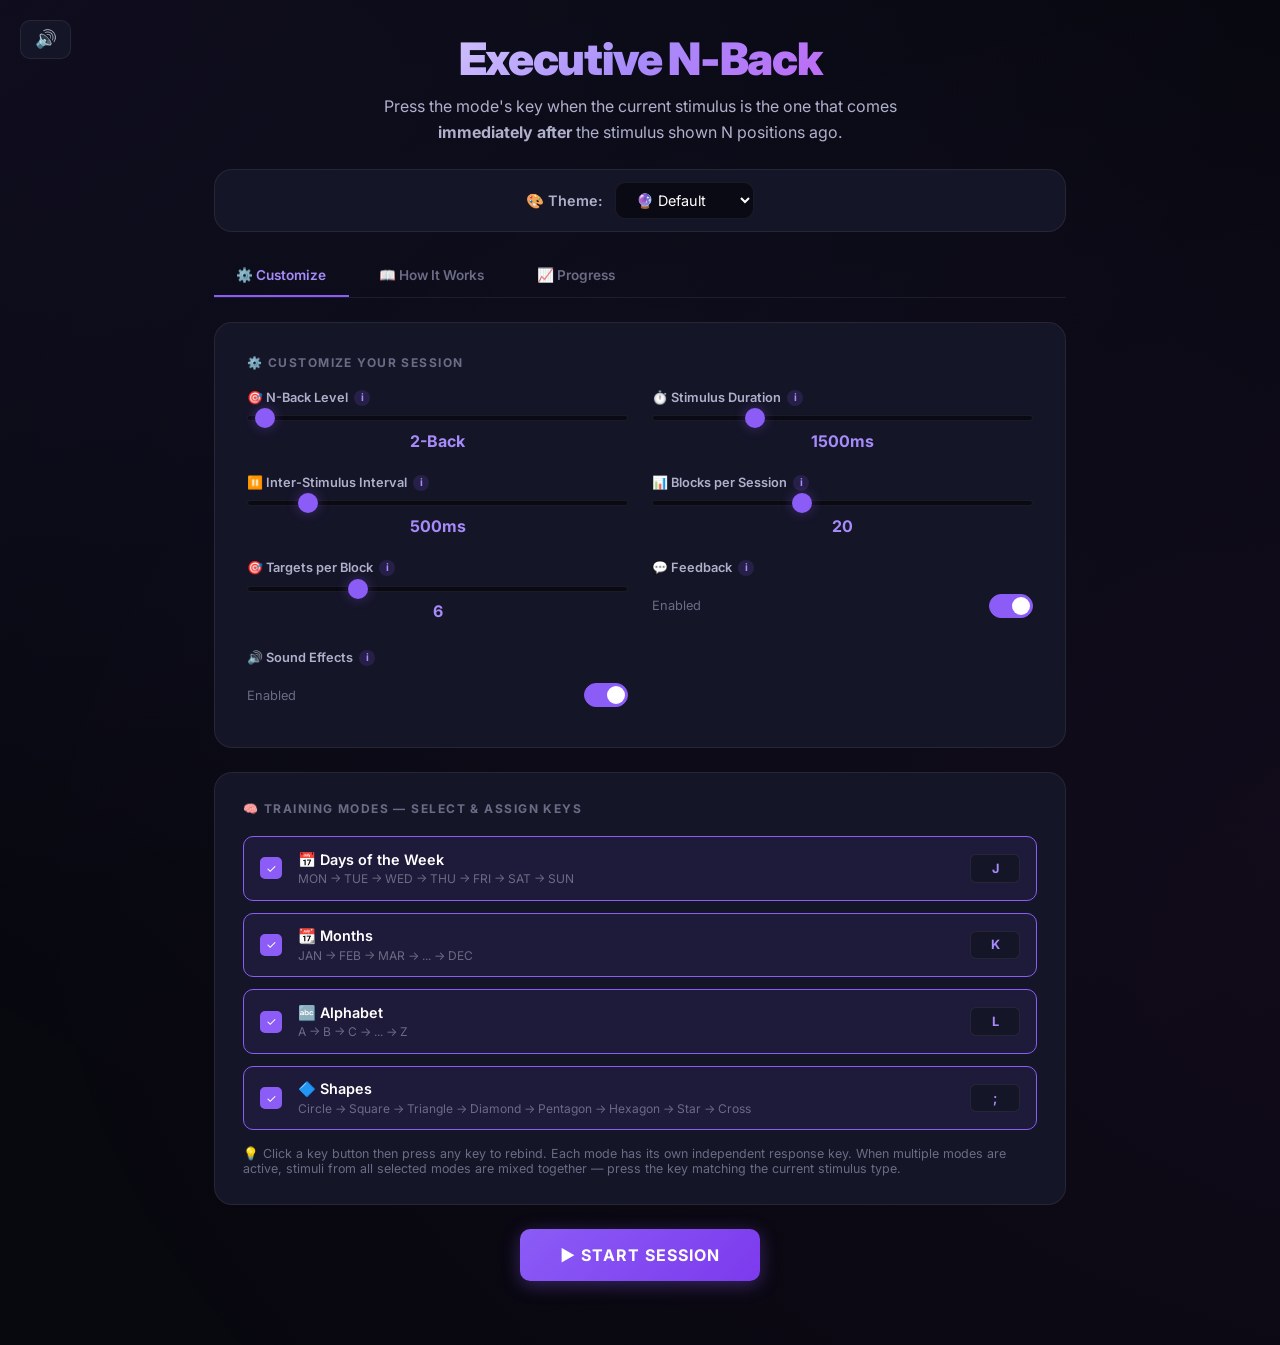
==== index.html @ 657c9f83 "update" ====
<!DOCTYPE html>
<html lang="en">
<head>
<meta charset="UTF-8">
<meta name="viewport" content="width=device-width, initial-scale=1.0">
<title>Executive N-Back</title>
<link rel="preconnect" href="https://fonts.googleapis.com">
<link rel="preconnect" href="https://fonts.gstatic.com" crossorigin>
<link href="https://fonts.googleapis.com/css2?family=Inter:wght@300;400;500;600;700;800;900&display=swap" rel="stylesheet">
<style>
:root, [data-theme="default"] {
  --bg-primary: #08080f;
  --bg-secondary: #0e0e1a;
  --bg-card: #151528;
  --bg-card-hover: #1c1c38;
  --bg-input: #0a0a14;
  --text-primary: #ffffff;
  --text-secondary: #b0b0cc;
  --text-muted: #6b6b85;
  --accent: #8b5cf6;
  --accent-light: #a78bfa;
  --accent-glow: rgba(139, 92, 246, 0.35);
  --accent-glow-strong: rgba(139, 92, 246, 0.6);
  --success: #10b981;
  --success-glow: rgba(16, 185, 129, 0.4);
  --error: #ef4444;
  --error-glow: rgba(239, 68, 68, 0.4);
  --warning: #f59e0b;
  --warning-glow: rgba(245, 158, 11, 0.4);
  --info: #3b82f6;
  --border: rgba(255, 255, 255, 0.07);
  --border-hover: rgba(255, 255, 255, 0.15);
  --shadow: 0 25px 50px -12px rgba(0, 0, 0, 0.6);
  --radius: 18px;
  --radius-sm: 10px;
  --radius-xs: 6px;
  --transition: 0.25s cubic-bezier(0.4, 0, 0.2, 1);
  --font-family: 'Inter', -apple-system, BlinkMacSystemFont, sans-serif;
}

[data-theme="zen"] {
  --bg-primary: #f5f0eb;
  --bg-secondary: #ede8e0;
  --bg-card: #e8e2d8;
  --bg-card-hover: #ddd5c8;
  --bg-input: #f0ebe3;
  --text-primary: #3d3529;
  --text-secondary: #6b5f4e;
  --text-muted: #9a8f7d;
  --accent: #7a9b6d;
  --accent-light: #5c7d4f;
  --accent-glow: rgba(122, 155, 109, 0.25);
  --accent-glow-strong: rgba(122, 155, 109, 0.4);
  --success: #6b8f5e;
  --success-glow: rgba(107, 143, 94, 0.3);
  --error: #c47a6a;
  --error-glow: rgba(196, 122, 106, 0.3);
  --warning: #c9a84c;
  --warning-glow: rgba(201, 168, 76, 0.3);
  --info: #6b8f9b;
  --border: rgba(61, 53, 41, 0.1);
  --border-hover: rgba(61, 53, 41, 0.2);
  --shadow: 0 25px 50px -12px rgba(61, 53, 41, 0.15);
  --font-family: 'Georgia', 'Times New Roman', serif;
}

[data-theme="calm"] {
  --bg-primary: #0a1628;
  --bg-secondary: #0f1f38;
  --bg-card: #16284a;
  --bg-card-hover: #1d3358;
  --bg-input: #0c1a30;
  --text-primary: #e8f0f8;
  --text-secondary: #a0b8d0;
  --text-muted: #608098;
  --accent: #5b9bd5;
  --accent-light: #7db3e8;
  --accent-glow: rgba(91, 155, 213, 0.3);
  --accent-glow-strong: rgba(91, 155, 213, 0.5);
  --success: #4ecdc4;
  --success-glow: rgba(78, 205, 196, 0.3);
  --error: #e88b8b;
  --error-glow: rgba(232, 139, 139, 0.3);
  --warning: #f0c060;
  --warning-glow: rgba(240, 192, 96, 0.3);
  --info: #6bb5e8;
  --border: rgba(255, 255, 255, 0.06);
  --border-hover: rgba(255, 255, 255, 0.12);
  --shadow: 0 25px 50px -12px rgba(0, 0, 0, 0.5);
  --font-family: 'Segoe UI', system-ui, sans-serif;
}

[data-theme="futuristic"] {
  --bg-primary: #0a0a0a;
  --bg-secondary: #111111;
  --bg-card: #1a1a2e;
  --bg-card-hover: #252540;
  --bg-input: #0d0d0d;
  --text-primary: #00ffff;
  --text-secondary: #b0b0d0;
  --text-muted: #606080;
  --accent: #ff00ff;
  --accent-light: #ff66ff;
  --accent-glow: rgba(255, 0, 255, 0.4);
  --accent-glow-strong: rgba(255, 0, 255, 0.6);
  --success: #00ff88;
  --success-glow: rgba(0, 255, 136, 0.4);
  --error: #ff3366;
  --error-glow: rgba(255, 51, 102, 0.4);
  --warning: #ffcc00;
  --warning-glow: rgba(255, 204, 0, 0.4);
  --info: #00ccff;
  --border: rgba(0, 255, 255, 0.15);
  --border-hover: rgba(0, 255, 255, 0.3);
  --shadow: 0 0 30px rgba(0, 255, 255, 0.1), 0 0 60px rgba(255, 0, 255, 0.05);
  --font-family: 'Courier New', 'Consolas', monospace;
}

[data-theme="forest"] {
  --bg-primary: #0d1a0f;
  --bg-secondary: #132218;
  --bg-card: #1a2e20;
  --bg-card-hover: #223a28;
  --bg-input: #0f1e12;
  --text-primary: #d4e8d0;
  --text-secondary: #8fbc8f;
  --text-muted: #5a7a5a;
  --accent: #4a7c59;
  --accent-light: #6b9e7a;
  --accent-glow: rgba(74, 124, 89, 0.3);
  --accent-glow-strong: rgba(74, 124, 89, 0.5);
  --success: #5cb85c;
  --success-glow: rgba(92, 184, 92, 0.3);
  --error: #d9534f;
  --error-glow: rgba(217, 83, 79, 0.3);
  --warning: #f0ad4e;
  --warning-glow: rgba(240, 173, 78, 0.3);
  --info: #5bc0de;
  --border: rgba(255, 255, 255, 0.06);
  --border-hover: rgba(255, 255, 255, 0.12);
  --shadow: 0 25px 50px -12px rgba(0, 0, 0, 0.5);
  --font-family: 'Verdana', 'Geneva', sans-serif;
}

[data-theme="sunset"] {
  --bg-primary: #1a0a12;
  --bg-secondary: #2a1220;
  --bg-card: #3a1a2a;
  --bg-card-hover: #4a2238;
  --bg-input: #200e18;
  --text-primary: #ffe8d6;
  --text-secondary: #d4a0a0;
  --text-muted: #9a7070;
  --accent: #e85d75;
  --accent-light: #ff8fa3;
  --accent-glow: rgba(232, 93, 117, 0.35);
  --accent-glow-strong: rgba(232, 93, 117, 0.55);
  --success: #6bcb77;
  --success-glow: rgba(107, 203, 119, 0.3);
  --error: #ff6b6b;
  --error-glow: rgba(255, 107, 107, 0.35);
  --warning: #ffd93d;
  --warning-glow: rgba(255, 217, 61, 0.35);
  --info: #6bcbef;
  --border: rgba(255, 255, 255, 0.07);
  --border-hover: rgba(255, 255, 255, 0.14);
  --shadow: 0 25px 50px -12px rgba(0, 0, 0, 0.5);
  --font-family: 'Palatino', 'Book Antiqua', serif;
}

* { margin: 0; padding: 0; box-sizing: border-box; }

body {
  font-family: var(--font-family, 'Inter', -apple-system, BlinkMacSystemFont, sans-serif);
  background: var(--bg-primary);
  color: var(--text-primary);
  min-height: 100vh;
  overflow-x: hidden;
  transition: background 0.5s ease, color 0.5s ease;
}

body::before {
  content: '';
  position: fixed;
  top: -50%; left: -50%;
  width: 200%; height: 200%;
  background:
    radial-gradient(ellipse at 15% 20%, rgba(139, 92, 246, 0.07) 0%, transparent 50%),
    radial-gradient(ellipse at 85% 75%, rgba(217, 70, 239, 0.05) 0%, transparent 50%),
    radial-gradient(ellipse at 50% 50%, rgba(59, 130, 246, 0.03) 0%, transparent 60%);
  animation: bgShift 25s ease-in-out infinite alternate;
  pointer-events: none;
  z-index: 0;
}

@keyframes bgShift {
  0% { transform: translate(0, 0) rotate(0deg) scale(1); }
  50% { transform: translate(1%, 1%) rotate(0.5deg) scale(1.02); }
  100% { transform: translate(-0.5%, 1.5%) rotate(-0.3deg) scale(1.01); }
}

.app {
  position: relative;
  z-index: 1;
  max-width: 900px;
  margin: 0 auto;
  padding: 2rem 1.5rem;
  min-height: 100vh;
  display: flex;
  flex-direction: column;
}

/* ============ HEADER ============ */
.header { text-align: center; margin-bottom: 1.5rem; }
.header h1 {
  font-size: 2.8rem; font-weight: 900;
  background: linear-gradient(135deg, #fff 0%, var(--accent-light) 50%, #d946ef 100%);
  -webkit-background-clip: text; -webkit-text-fill-color: transparent; background-clip: text;
  margin-bottom: 0.5rem; letter-spacing: -0.03em;
}
.header p { color: var(--text-secondary); font-size: 1rem; line-height: 1.6; max-width: 550px; margin: 0 auto; }
.header p kbd {
  display: inline-flex; align-items: center; justify-content: center;
  min-width: 1.6rem; height: 1.6rem; padding: 0 0.4rem;
  background: var(--bg-card); border: 1px solid var(--border); border-radius: 4px;
  font-family: inherit; font-size: 0.75rem; font-weight: 700; color: var(--accent-light);
}

/* ============ THEME BAR ============ */
.theme-bar {
  display: flex; align-items: center; justify-content: center; gap: 0.75rem;
  padding: 0.75rem 1.5rem; margin-bottom: 1.5rem;
  background: var(--bg-card); border: 1px solid var(--border);
  border-radius: var(--radius);
}
.theme-bar-label { font-size: 0.9rem; font-weight: 600; color: var(--text-secondary); }
.theme-bar select {
  padding: 0.5rem 1rem; background: var(--bg-input);
  border: 1px solid var(--border); border-radius: var(--radius-sm);
  color: var(--text-primary); font-family: inherit; font-size: 0.9rem;
  cursor: pointer; transition: border-color var(--transition);
}
.theme-bar select:focus { outline: none; border-color: var(--accent); }

/* ============ TABS ============ */
.tab-bar {
  display: flex; gap: 0.5rem; margin-bottom: 1.5rem;
  border-bottom: 1px solid var(--border); padding-bottom: 0;
}
.tab-btn {
  padding: 0.7rem 1.4rem; background: none; border: none; border-bottom: 2px solid transparent;
  color: var(--text-muted); font-family: inherit; font-size: 0.85rem; font-weight: 600;
  cursor: pointer; transition: all var(--transition); white-space: nowrap;
}
.tab-btn:hover { color: var(--text-secondary); }
.tab-btn.active { color: var(--accent-light); border-bottom-color: var(--accent); }

.tab-content { display: none; }
.tab-content.active { display: block; }

/* ============ CARDS ============ */
.card {
  background: var(--bg-card); border: 1px solid var(--border);
  border-radius: var(--radius); padding: 1.75rem;
  backdrop-filter: blur(12px); transition: border-color var(--transition);
}
.card:hover { border-color: var(--border-hover); }
.card-title {
  font-size: 0.75rem; font-weight: 700; text-transform: uppercase;
  letter-spacing: 0.12em; color: var(--text-muted); margin-bottom: 1.25rem;
}

/* ============ SETTINGS ============ */
.settings-panel { margin-bottom: 1.5rem; padding: 2rem; }
.settings-grid { display: grid; grid-template-columns: repeat(auto-fit, minmax(280px, 1fr)); gap: 1.5rem; }
.setting-group { display: flex; flex-direction: column; gap: 0.6rem; }
.setting-group label {
  font-size: 0.8rem; font-weight: 600; color: var(--text-secondary);
  display: flex; align-items: center; gap: 0.4rem;
}
.setting-group select,
.setting-group input[type="text"],
.setting-group input[type="number"] {
  width: 100%; padding: 0.65rem 0.85rem; background: var(--bg-input);
  border: 1px solid var(--border); border-radius: var(--radius-sm);
  color: var(--text-primary); font-family: inherit; font-size: 0.9rem; cursor: pointer;
  transition: border-color var(--transition), box-shadow var(--transition);
}
.setting-group select:focus,
.setting-group input:focus { outline: none; border-color: var(--accent); box-shadow: 0 0 0 3px var(--accent-glow); }
.setting-group input[type="range"] {
  -webkit-appearance: none; width: 100%; height: 6px;
  background: var(--bg-input); border-radius: 3px; cursor: pointer; border: 1px solid var(--border);
}
.setting-group input[type="range"]::-webkit-slider-thumb {
  -webkit-appearance: none; width: 20px; height: 20px; border-radius: 50%;
  background: var(--accent); cursor: pointer; box-shadow: 0 0 12px var(--accent-glow);
  transition: transform var(--transition);
}
.setting-group input[type="range"]::-webkit-slider-thumb:hover { transform: scale(1.2); }
.range-value { text-align: center; font-weight: 700; color: var(--accent-light); font-size: 1rem; }

/* Info icon */
.info-icon {
  display: inline-flex; align-items: center; justify-content: center;
  width: 16px; height: 16px; border-radius: 50%;
  background: rgba(139, 92, 246, 0.15); color: var(--accent-light);
  font-size: 0.65rem; font-weight: 700; cursor: help; flex-shrink: 0;
  transition: all var(--transition); position: relative;
}
.info-icon:hover { background: var(--accent); color: white; }
.info-tooltip {
  position: absolute; bottom: calc(100% + 8px); left: 50%; transform: translateX(-50%);
  background: var(--bg-card); border: 1px solid var(--border); border-radius: var(--radius-sm);
  padding: 0.75rem 1rem; font-size: 0.78rem; font-weight: 400; color: var(--text-secondary);
  width: 220px; text-align: left; line-height: 1.5; z-index: 1000;
  opacity: 0; pointer-events: none; transition: opacity 0.2s;
  box-shadow: var(--shadow); text-transform: none; letter-spacing: 0;
}
.info-icon:hover .info-tooltip { opacity: 1; }

/* Toggle */
.toggle-group { display: flex; align-items: center; justify-content: space-between; padding: 0.5rem 0; }
.toggle {
  position: relative; width: 44px; height: 24px;
  background: var(--bg-input); border: 1px solid var(--border);
  border-radius: 12px; cursor: pointer; transition: all var(--transition);
}
.toggle.active { background: var(--accent); border-color: var(--accent); }
.toggle::after {
  content: ''; position: absolute; top: 2px; left: 2px;
  width: 18px; height: 18px; background: white; border-radius: 50%;
  transition: transform var(--transition);
}
.toggle.active::after { transform: translateX(20px); }

/* Mode selection */
.mode-list { display: flex; flex-direction: column; gap: 0.75rem; }
.mode-item {
  display: flex; align-items: center; gap: 1rem;
  padding: 0.85rem 1rem; background: var(--bg-input);
  border: 1px solid var(--border); border-radius: var(--radius-sm);
  cursor: pointer; transition: all var(--transition); user-select: none;
}
.mode-item:hover { border-color: var(--border-hover); }
.mode-item.active { border-color: var(--accent); background: rgba(139, 92, 246, 0.08); }
.mode-item .mode-check {
  width: 22px; height: 22px; border: 2px solid var(--text-muted); border-radius: 5px;
  display: flex; align-items: center; justify-content: center;
  transition: all var(--transition); font-size: 0.75rem; flex-shrink: 0;
}
.mode-item.active .mode-check { background: var(--accent); border-color: var(--accent); color: white; }
.mode-item .mode-info { flex: 1; }
.mode-item .mode-name { font-weight: 600; font-size: 0.9rem; }
.mode-item .mode-desc { font-size: 0.75rem; color: var(--text-muted); margin-top: 0.15rem; }
.mode-item .mode-key {
  padding: 0.35rem 0.75rem; background: var(--bg-card); border: 1px solid var(--border);
  border-radius: var(--radius-xs); color: var(--accent-light); font-family: inherit;
  font-size: 0.8rem; font-weight: 700; cursor: pointer; transition: all var(--transition);
  min-width: 50px; text-align: center;
}
.mode-item .mode-key:hover { border-color: var(--accent); }
.mode-item .mode-key.listening { border-color: var(--accent); animation: pulse-border 1s ease infinite; }
@keyframes pulse-border {
  0%, 100% { box-shadow: 0 0 0 0 var(--accent-glow); }
  50% { box-shadow: 0 0 0 6px transparent; }
}

/* ============ EXPLAINER ============ */
.explainer-content { line-height: 1.8; color: var(--text-secondary); font-size: 0.92rem; }
.explainer-content h3 {
  color: var(--text-primary); font-size: 1.1rem; font-weight: 700;
  margin: 1.5rem 0 0.75rem; display: flex; align-items: center; gap: 0.5rem;
}
.explainer-content h3:first-child { margin-top: 0; }
.explainer-content p { margin-bottom: 1rem; }
.explainer-content strong { color: var(--accent-light); }
.explainer-content .highlight-box {
  background: rgba(139, 92, 246, 0.08); border: 1px solid rgba(139, 92, 246, 0.2);
  border-radius: var(--radius-sm); padding: 1rem 1.25rem; margin: 1rem 0;
}
.explainer-content .highlight-box.warning {
  background: rgba(245, 158, 11, 0.08); border-color: rgba(245, 158, 11, 0.2);
}
.explainer-content .highlight-box.success {
  background: rgba(16, 185, 129, 0.08); border-color: rgba(16, 185, 129, 0.2);
}
.explainer-content ul { margin: 0.5rem 0 1rem 1.25rem; }
.explainer-content li { margin-bottom: 0.4rem; }
.explainer-content .example-sequence {
  display: flex; align-items: center; gap: 0.5rem; flex-wrap: wrap;
  padding: 0.75rem 1rem; background: var(--bg-input); border-radius: var(--radius-sm);
  margin: 0.75rem 0; font-family: monospace; font-size: 0.9rem;
}
.explainer-content .example-sequence .arrow { color: var(--text-muted); }
.explainer-content .example-sequence .stim {
  padding: 0.3rem 0.6rem; background: var(--bg-card); border-radius: var(--radius-xs);
  border: 1px solid var(--border);
}
.explainer-content .example-sequence .stim.target { border-color: var(--success); color: var(--success); }
.explainer-content .example-sequence .stim.nontarget { border-color: var(--error); color: var(--error); }

/* ============ GAME AREA ============ */
.game-area { flex: 1; display: flex; flex-direction: column; align-items: center; justify-content: center; gap: 1.75rem; }
.stats-bar { display: flex; gap: 1.5rem; flex-wrap: wrap; justify-content: center; }
.stat { text-align: center; min-width: 70px; }
.stat-value { font-size: 1.6rem; font-weight: 800; color: var(--text-primary); font-variant-numeric: tabular-nums; }
.stat-label { font-size: 0.7rem; color: var(--text-muted); text-transform: uppercase; letter-spacing: 0.08em; margin-top: 0.2rem; }

/* Stimulus */
.stimulus-container { position: relative; width: 220px; height: 220px; display: flex; align-items: center; justify-content: center; }
.stimulus {
  width: 170px; height: 170px; background: var(--bg-card);
  border: 2px solid var(--border); border-radius: 50%;
  display: flex; align-items: center; justify-content: center;
  font-size: 2.5rem; font-weight: 800;
  transition: all 0.3s cubic-bezier(0.175, 0.885, 0.32, 1.275);
  box-shadow: var(--shadow); user-select: none; position: relative; overflow: hidden;
}
.stimulus.active { border-color: var(--accent); box-shadow: 0 0 50px var(--accent-glow), var(--shadow); transform: scale(1.06); }
.stimulus.target-flash { border-color: var(--success); box-shadow: 0 0 50px var(--success-glow); }
.stimulus.miss-flash { border-color: var(--error); box-shadow: 0 0 50px var(--error-glow); }
.stimulus-shape { width: 90px; height: 90px; }

/* Mode indicator on stimulus */
.stimulus-mode-indicator {
  position: absolute; bottom: 8px; left: 50%; transform: translateX(-50%);
  font-size: 0.6rem; font-weight: 700; color: var(--text-muted);
  text-transform: uppercase; letter-spacing: 0.1em; white-space: nowrap;
}

/* Progress ring */
.progress-ring { position: absolute; top: 50%; left: 50%; transform: translate(-50%, -50%); pointer-events: none; }
.progress-ring circle { fill: none; stroke-width: 3; }
.progress-ring .bg { stroke: var(--border); }
.progress-ring .fg { stroke: var(--accent); stroke-linecap: round; transition: stroke-dashoffset 0.3s ease; filter: drop-shadow(0 0 4px var(--accent-glow)); }

/* Feedback */
.feedback { height: 2.2rem; font-size: 1.15rem; font-weight: 700; opacity: 0; transition: opacity 0.15s; letter-spacing: 0.02em; }
.feedback.show { opacity: 1; }
.feedback.correct { color: var(--success); }
.feedback.wrong { color: var(--error); }
.feedback.miss { color: var(--warning); }

/* N-Back info */
.nback-info { text-align: center; padding: 1rem 1.5rem; background: var(--bg-card); border: 1px solid var(--border); border-radius: var(--radius); max-width: 450px; }
.nback-info .rule { font-size: 0.88rem; color: var(--text-secondary); line-height: 1.6; }
.nback-info .rule strong { color: var(--accent-light); }
.nback-info .example { margin-top: 0.6rem; font-size: 0.78rem; color: var(--text-muted); font-style: italic; }

/* Active keys display */
.active-keys {
  display: flex; gap: 1rem; flex-wrap: wrap; justify-content: center;
}
.active-key-item {
  display: flex; align-items: center; gap: 0.5rem;
  padding: 0.5rem 0.85rem; background: var(--bg-card);
  border: 1px solid var(--border); border-radius: var(--radius-sm);
  font-size: 0.8rem; color: var(--text-secondary);
}
.active-key-item kbd {
  display: inline-flex; align-items: center; justify-content: center;
  min-width: 1.6rem; height: 1.6rem; padding: 0 0.35rem;
  background: var(--bg-input); border: 1px solid var(--border); border-radius: 4px;
  font-family: inherit; font-size: 0.75rem; font-weight: 700; color: var(--accent-light);
  transition: all 0.15s ease;
}
.active-key-item kbd.pressed {
  background: var(--accent); color: white; border-color: var(--accent);
  box-shadow: 0 0 15px var(--accent-glow-strong), 0 0 30px var(--accent-glow);
  transform: scale(1.15);
}

/* Controls */
.controls { display: flex; gap: 0.75rem; flex-wrap: wrap; justify-content: center; }
.btn {
  padding: 0.8rem 1.8rem; border: none; border-radius: var(--radius-sm);
  font-family: inherit; font-size: 0.9rem; font-weight: 700; cursor: pointer;
  transition: all var(--transition); text-transform: uppercase; letter-spacing: 0.06em;
}
.btn-primary { background: linear-gradient(135deg, var(--accent), #7c3aed); color: white; box-shadow: 0 4px 18px var(--accent-glow); }
.btn-primary:hover { transform: translateY(-2px); box-shadow: 0 6px 25px var(--accent-glow-strong); }
.btn-primary:active { transform: translateY(0); box-shadow: 0 0 30px var(--accent-glow-strong), 0 0 60px var(--accent-glow); filter: brightness(1.3); }
.btn-secondary { background: var(--bg-card); color: var(--text-secondary); border: 1px solid var(--border); }
.btn-secondary:hover { background: var(--bg-card-hover); color: var(--text-primary); border-color: var(--border-hover); }
.btn-secondary:active { box-shadow: 0 0 20px var(--accent-glow); filter: brightness(1.2); border-color: var(--accent); }
.btn-danger { background: rgba(239, 68, 68, 0.15); color: var(--error); border: 1px solid rgba(239, 68, 68, 0.3); }
.btn-danger:hover { background: rgba(239, 68, 68, 0.25); }
.btn-danger:active { box-shadow: 0 0 20px var(--error-glow); filter: brightness(1.3); }
.btn:disabled { opacity: 0.4; cursor: not-allowed; transform: none; }

/* ============ VFX CANVAS ============ */
#vfxCanvas { position: fixed; top: 0; left: 0; width: 100%; height: 100%; pointer-events: none; z-index: 1000; }

/* ============ TELEMETRY ============ */
.telemetry-panel { margin-top: 1.5rem; }
.telemetry-grid { display: grid; grid-template-columns: repeat(auto-fit, minmax(160px, 1fr)); gap: 1rem; margin-bottom: 1.25rem; }
.telemetry-stat { padding: 1rem; background: var(--bg-input); border-radius: var(--radius-sm); text-align: center; }
.telemetry-stat .value { font-size: 1.4rem; font-weight: 800; color: var(--accent-light); }
.telemetry-stat .label { font-size: 0.7rem; color: var(--text-muted); text-transform: uppercase; letter-spacing: 0.06em; margin-top: 0.25rem; }
.chart-container { background: var(--bg-input); border-radius: var(--radius-sm); padding: 1rem; margin-top: 1rem; }
.chart-container h4 { font-size: 0.75rem; font-weight: 600; color: var(--text-muted); text-transform: uppercase; letter-spacing: 0.08em; margin-bottom: 0.75rem; }
.chart-bars { display: flex; align-items: flex-end; gap: 3px; height: 80px; }
.chart-bar {
  flex: 1; background: linear-gradient(to top, var(--accent), var(--accent-light));
  border-radius: 2px 2px 0 0; min-height: 2px; transition: height 0.5s ease; position: relative;
}
.chart-bar:hover { opacity: 0.8; }
.chart-bar::after {
  content: attr(data-value); position: absolute; top: -18px; left: 50%;
  transform: translateX(-50%); font-size: 0.6rem; color: var(--text-muted);
  white-space: nowrap; opacity: 0; transition: opacity 0.2s;
}
.chart-bar:hover::after { opacity: 1; }

/* ============ SUMMARY ============ */
.summary-card { background: var(--bg-card); border: 1px solid var(--border); border-radius: var(--radius); padding: 2.5rem; text-align: center; max-width: 550px; margin: 0 auto; }
.summary-card h2 {
  font-size: 2rem; font-weight: 800; margin-bottom: 0.4rem;
  background: linear-gradient(135deg, #fff, var(--accent-light));
  -webkit-background-clip: text; -webkit-text-fill-color: transparent; background-clip: text;
}
.summary-card .subtitle { color: var(--text-secondary); margin-bottom: 2rem; font-size: 0.95rem; }
.summary-stats { display: grid; grid-template-columns: repeat(3, 1fr); gap: 1rem; margin-bottom: 2rem; }
.summary-stat { padding: 1.25rem; background: var(--bg-input); border-radius: var(--radius-sm); }
.summary-stat .value { font-size: 1.6rem; font-weight: 800; color: var(--accent-light); }
.summary-stat .label { font-size: 0.7rem; color: var(--text-muted); text-transform: uppercase; letter-spacing: 0.06em; margin-top: 0.3rem; }

/* ============ RESPONSIVE ============ */
@media (max-width: 600px) {
  .app { padding: 1rem; }
  .header h1 { font-size: 1.8rem; }
  .header p { font-size: 0.85rem; }
  .stimulus-container { width: 170px; height: 170px; }
  .stimulus { width: 130px; height: 130px; font-size: 1.8rem; }
  .stats-bar { gap: 1rem; }
  .stat-value { font-size: 1.2rem; }
  .summary-stats { grid-template-columns: 1fr; }
  .settings-grid { grid-template-columns: 1fr; }
  .btn { padding: 0.7rem 1.2rem; font-size: 0.8rem; }
  .tab-btn { padding: 0.6rem 0.8rem; font-size: 0.75rem; }
}

/* ============ UTILITY ============ */
.hidden { display: none !important; }
@keyframes pulse { 0%, 100% { transform: scale(1); } 50% { transform: scale(1.08); } }
.pulse { animation: pulse 0.4s ease; }
@keyframes fadeIn { from { opacity: 0; transform: translateY(12px); } to { opacity: 1; transform: translateY(0); } }
.fade-in { animation: fadeIn 0.4s ease forwards; }
@keyframes slideUp { from { opacity: 0; transform: translateY(30px); } to { opacity: 1; transform: translateY(0); } }
.slide-up { animation: slideUp 0.5s ease forwards; }

.combo-display {
  position: fixed; top: 20px; right: 20px;
  background: var(--bg-card); border: 1px solid var(--border);
  border-radius: var(--radius-sm); padding: 0.6rem 1rem;
  font-weight: 800; font-size: 1.1rem; color: var(--accent-light);
  z-index: 100; opacity: 0; transition: opacity 0.3s; pointer-events: none;
}
.combo-display.show { opacity: 1; }
.combo-display .combo-label { font-size: 0.65rem; color: var(--text-muted); text-transform: uppercase; letter-spacing: 0.08em; }

.sound-toggle {
  position: fixed; top: 20px; left: 20px;
  background: var(--bg-card); border: 1px solid var(--border);
  border-radius: var(--radius-sm); padding: 0.5rem 0.85rem;
  cursor: pointer; z-index: 100; transition: all var(--transition);
  font-size: 1.1rem; color: var(--text-secondary);
}
.sound-toggle:hover { border-color: var(--accent); color: var(--text-primary); }

.history-table { width: 100%; border-collapse: collapse; font-size: 0.82rem; }
.history-table th { text-align: left; padding: 0.5rem 0.75rem; color: var(--text-muted); font-weight: 600; text-transform: uppercase; font-size: 0.68rem; letter-spacing: 0.08em; border-bottom: 1px solid var(--border); }
.history-table td { padding: 0.5rem 0.75rem; border-bottom: 1px solid var(--border); color: var(--text-secondary); }
.history-table tr:hover td { background: rgba(139, 92, 246, 0.05); }
.history-table .good { color: var(--success); }
.history-table .bad { color: var(--error); }
</style>
</head>
<body>

<canvas id="vfxCanvas"></canvas>
<button class="sound-toggle" id="soundToggle" title="Toggle Sound">🔊</button>
<div class="combo-display" id="comboDisplay"><span class="combo-label">Combo</span> <span id="comboValue">0</span></div>

<div class="app">
  <header class="header">
    <h1>Executive N-Back</h1>
    <p>Press the mode's key when the current stimulus is the one that comes <strong>immediately after</strong> the stimulus shown N positions ago.</p>
  </header>

  <!-- ============ THEME BAR ============ -->
  <div class="theme-bar">
    <span class="theme-bar-label">🎨 Theme:</span>
    <select id="themeSelect">
      <option value="default">🔮 Default</option>
      <option value="zen">🍃 Zen</option>
      <option value="calm">🌊 Calm</option>
      <option value="futuristic">🚀 Futuristic</option>
      <option value="forest">🌲 Forest</option>
      <option value="sunset">🌅 Sunset</option>
    </select>
  </div>

  <!-- ============ MAIN MENU ============ -->
  <div id="mainMenu">
  <!-- Tab Bar -->
  <div class="tab-bar">
    <button class="tab-btn active" data-tab="settings">⚙️ Customize</button>
    <button class="tab-btn" data-tab="explainer">📖 How It Works</button>
    <button class="tab-btn" data-tab="progress">📈 Progress</button>
  </div>

  <!-- ============ SETTINGS TAB ============ -->
  <div class="tab-content active" id="tab-settings">
    <div class="card settings-panel">
      <div class="card-title">⚙️ Customize Your Session</div>
      <div class="settings-grid">
        <div class="setting-group">
          <label>🎯 N-Back Level <span class="info-icon">i<span class="info-tooltip">The number of positions back to compare against. Higher N = harder. Starts at 2 and adapts based on performance.</span></span></label>
          <input type="range" id="nLevel" min="1" max="50" value="2">
          <div class="range-value" id="nValue">2-Back</div>
        </div>
        <div class="setting-group">
          <label>⏱️ Stimulus Duration <span class="info-icon">i<span class="info-tooltip">How long each stimulus stays on screen before disappearing. Shorter = faster pace.</span></span></label>
          <input type="range" id="stimulusDuration" min="300" max="5000" step="100" value="1500">
          <div class="range-value" id="durationValue">1500ms</div>
        </div>
        <div class="setting-group">
          <label>⏸️ Inter-Stimulus Interval <span class="info-icon">i<span class="info-tooltip">The blank pause between stimuli. This is your processing time.</span></span></label>
          <input type="range" id="isiDuration" min="100" max="3000" step="50" value="500">
          <div class="range-value" id="isiValue">500ms</div>
        </div>
        <div class="setting-group">
          <label>📊 Blocks per Session <span class="info-icon">i<span class="info-tooltip">How many blocks (rounds) make up one full session. The original study used 20 blocks.</span></span></label>
          <input type="range" id="blocksPerSession" min="1" max="50" value="20">
          <div class="range-value" id="blocksValue">20</div>
        </div>
        <div class="setting-group">
          <label>🎯 Targets per Block <span class="info-icon">i<span class="info-tooltip">How many correct responses (targets) appear in each block. The original study used 6 targets out of 20 trials.</span></span></label>
          <input type="range" id="targetsPerBlock" min="1" max="19" value="6">
          <div class="range-value" id="targetsValue">6</div>
        </div>
        <div class="setting-group">
          <label>💬 Feedback <span class="info-icon">i<span class="info-tooltip">Show visual feedback for correct answers, false alarms, and misses. Disable to remove all feedback including sound.</span></span></label>
          <div class="toggle-group">
            <span style="font-size:0.8rem;color:var(--text-muted)">Enabled</span>
            <div class="toggle active" id="feedbackToggleSetting"></div>
          </div>
        </div>
        <div class="setting-group" id="soundSettingGroup">
          <label>🔊 Sound Effects <span class="info-icon">i<span class="info-tooltip">Play audio feedback for correct answers, false alarms, and misses. Only available when feedback is enabled.</span></span></label>
          <div class="toggle-group">
            <span style="font-size:0.8rem;color:var(--text-muted)">Enabled</span>
            <div class="toggle active" id="soundToggleSetting"></div>
          </div>
        </div>
      </div>
    </div>

    <!-- Mode Selection with per-mode keys -->
    <div class="card" style="margin-bottom:1.5rem">
      <div class="card-title">🧠 Training Modes — Select & Assign Keys</div>
      <div class="mode-list" id="modeList">
        <div class="mode-item active" data-mode="days">
          <div class="mode-check">✓</div>
          <div class="mode-info">
            <div class="mode-name">📅 Days of the Week</div>
            <div class="mode-desc">MON → TUE → WED → THU → FRI → SAT → SUN</div>
          </div>
          <button class="mode-key" data-mode="days">J</button>
        </div>
        <div class="mode-item active" data-mode="months">
          <div class="mode-check">✓</div>
          <div class="mode-info">
            <div class="mode-name">📆 Months</div>
            <div class="mode-desc">JAN → FEB → MAR → ... → DEC</div>
          </div>
          <button class="mode-key" data-mode="months">K</button>
        </div>
        <div class="mode-item active" data-mode="alphabet">
          <div class="mode-check">✓</div>
          <div class="mode-info">
            <div class="mode-name">🔤 Alphabet</div>
            <div class="mode-desc">A → B → C → ... → Z</div>
          </div>
          <button class="mode-key" data-mode="alphabet">L</button>
        </div>
        <div class="mode-item active" data-mode="shapes">
          <div class="mode-check">✓</div>
          <div class="mode-info">
            <div class="mode-name">🔷 Shapes</div>
            <div class="mode-desc">Circle → Square → Triangle → Diamond → Pentagon → Hexagon → Star → Cross</div>
          </div>
          <button class="mode-key" data-mode="shapes">;</button>
        </div>
      </div>
      <p style="margin-top:1rem;font-size:0.78rem;color:var(--text-muted)">
        💡 Click a key button then press any key to rebind. Each mode has its own independent response key. When multiple modes are active, stimuli from all selected modes are mixed together — press the key matching the current stimulus type.
      </p>
    </div>

    <div class="controls" style="margin-bottom:2rem">
      <button class="btn btn-primary" id="startBtn" style="font-size:1rem;padding:1rem 2.5rem">▶ Start Session</button>
    </div>
  </div>

  <!-- ============ EXPLAINER TAB ============ -->
  <div class="tab-content" id="tab-explainer">
    <div class="card">
      <div class="explainer-content">
        <h3>🧠 What is Executive N-Back?</h3>
        <p>The <strong>Executive N-Back</strong> is a cognitive training task that challenges your working memory and executive function. Unlike the classic N-Back task (where you match the current item to one shown N steps ago), the Executive version adds a <strong>transformation step</strong>: you must mentally advance the N-back item by one position in a sequence.</p>

        <div class="highlight-box">
          <strong>Classic N-Back:</strong> Press when current = item N-back<br>
          <strong>Executive N-Back:</strong> Press when current = <em>next after</em> item N-back
        </div>

        <h3>📋 How It Works</h3>
        <p>You see a sequence of stimuli (days, months, letters, or shapes). For each stimulus, you must determine:</p>
        <ul>
          <li>What was shown <strong>N positions ago</strong>?</li>
          <li>What comes <strong>immediately after</strong> that item in the sequence?</li>
          <li>Does the current stimulus match that "next" item?</li>
        </ul>
        <p>If yes — press your response key. If no — withhold your response.</p>

        <h3>📝 Example (2-Back, Days)</h3>
        <div class="example-sequence">
          <span class="stim">MON</span>
          <span class="arrow">→</span>
          <span class="stim">FRI</span>
          <span class="arrow">→</span>
          <span class="stim target">TUE</span>
          <span class="arrow">=</span>
          <span style="color:var(--success);font-weight:700">PRESS ✓</span>
        </div>
        <p>Two positions back was <strong>Monday</strong>. The day immediately after Monday is <strong>Tuesday</strong>. The current stimulus is Tuesday — so you press.</p>

        <div class="example-sequence">
          <span class="stim">SUN</span>
          <span class="arrow">→</span>
          <span class="stim">WED</span>
          <span class="arrow">→</span>
          <span class="stim target">MON</span>
          <span class="arrow">=</span>
          <span style="color:var(--success);font-weight:700">PRESS ✓</span>
        </div>
        <p>Two positions back was <strong>Sunday</strong>. The day after Sunday is <strong>Monday</strong>. Current = Monday — press.</p>

        <div class="example-sequence">
          <span class="stim">MON</span>
          <span class="arrow">→</span>
          <span class="stim">FRI</span>
          <span class="arrow">→</span>
          <span class="stim nontarget">MON</span>
          <span class="arrow">=</span>
          <span style="color:var(--error);font-weight:700">DO NOTHING ✗</span>
        </div>
        <p>Two positions back was <strong>Monday</strong>. The day after Monday is <strong>Tuesday</strong>, not Monday. Even though the item matches the N-back item, this is <em>not</em> a target in Executive N-Back.</p>

        <h3>🔬 The Study Protocol</h3>
        <p>The original Executive N-Back study used an <strong>adaptive difficulty</strong> protocol:</p>
        <ul>
          <li><strong>19–20 correct</strong> in a block → N increases by 1</li>
          <li><strong>16–18 correct</strong> → N stays the same</li>
          <li><strong>0–15 correct</strong> → N decreases by 1 (minimum 1)</li>
        </ul>
        <p>Each block contains <strong>N warm-up stimuli</strong> (not scored) followed by <strong>20 scored decisions</strong> with exactly <strong>6 targets</strong> and 14 non-targets. Correctly withholding a response on a non-target counts as correct.</p>
        <p>Sessions consisted of <strong>20 blocks</strong>. The first session began at 1-back, and subsequent sessions started at the previous session's final N minus 2.</p>

        <h3>📊 What the Research Concludes</h3>
        <div class="highlight-box success">
          <strong>Key Finding:</strong> The Executive N-Back's transformation requirement ("What comes next?") places significantly higher demands on <strong>executive function</strong> than classic N-Back. This extra manipulation engages prefrontal cortex activity more intensely, making it a potentially more effective tool for cognitive training.
        </div>
        <p>Research on N-Back training suggests:</p>
        <ul>
          <li>Regular practice can improve <strong>working memory capacity</strong></li>
          <li>The adaptive protocol ensures users are always working at the <strong>edge of their ability</strong></li>
          <li>Executive N-Back may offer <strong>greater transfer effects</strong> to real-world cognitive tasks due to its added manipulation component</li>
          <li>Consistent training over multiple sessions shows the most promise for measurable improvements</li>
        </ul>

        <div class="highlight-box warning">
          <strong>Note:</strong> While N-Back training shows promise in research, results on far transfer (improvements in untrained cognitive tasks) remain mixed. This app is designed as a cognitive exercise tool, not a clinical intervention.
        </div>

        <h3>🎮 Controls</h3>
        <ul>
          <li><strong>Mode keys</strong> — Press the key assigned to the current stimulus type when it's a target</li>
          <li><strong>Space</strong> — Pause / Resume</li>
          <li><strong>Esc</strong> — Quit to main menu</li>
        </ul>
      </div>
    </div>
  </div>

  <!-- ============ PROGRESS TAB ============ -->
  <div class="tab-content" id="tab-progress">
    <div class="card telemetry-panel">
      <div class="card-title">📈 Your Progress</div>
      <div class="telemetry-grid">
        <div class="telemetry-stat"><div class="value" id="telSessions">0</div><div class="label">Sessions</div></div>
        <div class="telemetry-stat"><div class="value" id="telBlocks">0</div><div class="label">Blocks</div></div>
        <div class="telemetry-stat"><div class="value" id="telAccuracy">--</div><div class="label">Avg Accuracy</div></div>
        <div class="telemetry-stat"><div class="value" id="telBestN">--</div><div class="label">Best N-Level</div></div>
        <div class="telemetry-stat"><div class="value" id="telStreak">0</div><div class="label">Best Streak</div></div>
        <div class="telemetry-stat"><div class="value" id="telTime">0m</div><div class="label">Total Time</div></div>
      </div>
      <div class="chart-container">
        <h4>Recent Block Scores</h4>
        <div class="chart-bars" id="performanceChart">
          <div style="color:var(--text-muted);font-size:0.8rem;padding:1rem">Complete a session to see your progress</div>
        </div>
      </div>
      <div class="chart-container" style="margin-top:1rem">
        <h4>Session History</h4>
        <div id="historyList" style="max-height:250px;overflow-y:auto">
          <div style="color:var(--text-muted);font-size:0.8rem;padding:0.5rem">No sessions yet</div>
        </div>
      </div>
    </div>
  </div>
  </div><!-- /mainMenu -->

  <!-- ============ GAME AREA ============ -->
  <div class="game-area hidden" id="gameArea">
    <div class="stats-bar">
      <div class="stat"><div class="stat-value" id="blockNum">1</div><div class="stat-label">Block</div></div>
      <div class="stat"><div class="stat-value" id="trialNum">0/20</div><div class="stat-label">Trial</div></div>
      <div class="stat"><div class="stat-value" id="score">0</div><div class="stat-label">Score</div></div>
      <div class="stat"><div class="stat-value" id="accuracy">--</div><div class="stat-label">Accuracy</div></div>
      <div class="stat"><div class="stat-value" id="streak">0</div><div class="stat-label">Streak</div></div>
    </div>

    <div class="stimulus-container">
      <svg class="progress-ring" width="220" height="220" viewBox="0 0 220 220">
        <circle class="bg" cx="110" cy="110" r="100"></circle>
        <circle class="fg" cx="110" cy="110" r="100" id="progressCircle" stroke-dasharray="628.32" stroke-dashoffset="628.32" transform="rotate(-90 110 110)"></circle>
      </svg>
      <div class="stimulus" id="stimulus">?</div>
    </div>

    <div class="feedback" id="feedback"></div>

    <div class="nback-info" id="ruleInfo">
      <div class="rule" id="ruleText"></div>
      <div class="example" id="ruleExample"></div>
    </div>

    <div class="active-keys" id="activeKeys"></div>

    <div class="controls">
      <button class="btn btn-primary hidden" id="pauseBtn">Pause</button>
      <button class="btn btn-danger hidden" id="quitBtn">Quit</button>
    </div>
  </div>

  <!-- ============ SUMMARY ============ -->
  <div class="summary-card hidden" id="summaryCard">
    <h2>Session Complete!</h2>
    <p class="subtitle">Great effort! Here's how you performed.</p>
    <div class="summary-stats">
      <div class="summary-stat"><div class="value" id="finalN">2</div><div class="label">Final N-Level</div></div>
      <div class="summary-stat"><div class="value" id="finalScore">0</div><div class="label">Total Score</div></div>
      <div class="summary-stat"><div class="value" id="finalAccuracy">0%</div><div class="label">Accuracy</div></div>
    </div>
    <div class="controls">
      <button class="btn btn-primary" id="restartBtn">New Session</button>
      <button class="btn btn-secondary" id="menuBtn">Main Menu</button>
    </div>
  </div>
</div>

<script>
// ============ STIMULI DATA ============
const STIMULI = {
  days: {
    items: ['MON', 'TUE', 'WED', 'THU', 'FRI', 'SAT', 'SUN'],
    type: 'text',
    label: 'Days',
    rule: (n) => `Press the mode's key when the current day is the day <strong>immediately after</strong> the day shown ${n} position${n > 1 ? 's' : ''} ago.`,
    example: () => `Example (2-back): MON → FRI → <strong>TUE</strong> = Press (Tuesday comes after Monday)`
  },
  months: {
    items: ['JAN', 'FEB', 'MAR', 'APR', 'MAY', 'JUN', 'JUL', 'AUG', 'SEP', 'OCT', 'NOV', 'DEC'],
    type: 'text',
    label: 'Months',
    rule: (n) => `Press the mode's key when the current month is the month <strong>immediately after</strong> the month shown ${n} position${n > 1 ? 's' : ''} ago.`,
    example: () => `Example (2-back): MAR → NOV → <strong>APR</strong> = Press (April comes after March)`
  },
  alphabet: {
    items: ['A','B','C','D','E','F','G','H','I','J','K','L','M','N','O','P','Q','R','S','T','U','V','W','X','Y','Z'],
    type: 'text',
    label: 'Alphabet',
    rule: (n) => `Press the mode's key when the current letter is the letter that comes <strong>immediately after</strong> the letter shown ${n} position${n > 1 ? 's' : ''} ago.`,
    example: () => `Example (2-back): G → R → <strong>H</strong> = Press (H comes after G)`
  },
  shapes: {
    type: 'shape',
    label: 'Shapes',
    items: [
      { name: 'Circle', color: '#8b5cf6', gradient: ['#8b5cf6', '#6d28d9'], svg: '<circle cx="50" cy="50" r="32" fill="url(#shapeGrad)" stroke="rgba(255,255,255,0.25)" stroke-width="2"/>' },
      { name: 'Square', color: '#3b82f6', gradient: ['#3b82f6', '#1d4ed8'], svg: '<rect x="20" y="20" width="60" height="60" rx="4" fill="url(#shapeGrad)" stroke="rgba(255,255,255,0.25)" stroke-width="2"/>' },
      { name: 'Triangle', color: '#10b981', gradient: ['#10b981', '#047857'], svg: '<polygon points="50,18 82,78 18,78" fill="url(#shapeGrad)" stroke="rgba(255,255,255,0.25)" stroke-width="2"/>' },
      { name: 'Diamond', color: '#f59e0b', gradient: ['#f59e0b', '#b45309'], svg: '<polygon points="50,12 88,50 50,88 12,50" fill="url(#shapeGrad)" stroke="rgba(255,255,255,0.25)" stroke-width="2"/>' },
      { name: 'Pentagon', color: '#ef4444', gradient: ['#ef4444', '#b91c1c'], svg: '<polygon points="50,12 89,40 74,86 26,86 11,40" fill="url(#shapeGrad)" stroke="rgba(255,255,255,0.25)" stroke-width="2"/>' },
      { name: 'Hexagon', color: '#ec4899', gradient: ['#ec4899', '#be185d'], svg: '<polygon points="50,10 87,30 87,70 50,90 13,70 13,30" fill="url(#shapeGrad)" stroke="rgba(255,255,255,0.25)" stroke-width="2"/>' },
      { name: 'Star', color: '#06b6d4', gradient: ['#06b6d4', '#0e7490'], svg: '<polygon points="50,10 61,38 92,38 67,57 76,85 50,68 24,85 33,57 8,38 39,38" fill="url(#shapeGrad)" stroke="rgba(255,255,255,0.25)" stroke-width="2"/>' },
      { name: 'Cross', color: '#a3e635', gradient: ['#a3e635', '#4d7c0f'], svg: '<path d="M35,12 h30 v23 h23 v30 h-23 v23 h-30 v-23 h-23 v-30 h23 z" fill="url(#shapeGrad)" stroke="rgba(255,255,255,0.25)" stroke-width="2"/>' }
    ],
    rule: (n) => `Press the mode's key when the current shape is the shape that comes <strong>immediately after</strong> the shape shown ${n} position${n > 1 ? 's' : ''} ago in the sequence.`,
    example: () => `Example (2-back): Circle → Triangle → <strong>Square</strong> = Press (Square follows Circle in the sequence)`
  }
};

const SHAPE_SEQUENCE = ['Circle', 'Square', 'Triangle', 'Diamond', 'Pentagon', 'Hexagon', 'Star', 'Cross'];

// ============ AUDIO ENGINE ============
class AudioEngine {
  constructor() { this.enabled = true; this.ctx = null; this.initialized = false; }
  init() {
    if (this.initialized) return;
    try { this.ctx = new (window.AudioContext || window.webkitAudioContext)(); this.initialized = true; } catch (e) {}
  }
  playTone(freq, duration, type = 'sine', volume = 0.15, delay = 0) {
    if (!this.enabled || !state.feedbackEnabled || !this.ctx) return;
    if (this.ctx.state === 'suspended') this.ctx.resume();
    const osc = this.ctx.createOscillator();
    const gain = this.ctx.createGain();
    osc.type = type;
    osc.frequency.setValueAtTime(freq, this.ctx.currentTime + delay);
    gain.gain.setValueAtTime(volume, this.ctx.currentTime + delay);
    gain.gain.exponentialRampToValueAtTime(0.001, this.ctx.currentTime + delay + duration);
    osc.connect(gain); gain.connect(this.ctx.destination);
    osc.start(this.ctx.currentTime + delay);
    osc.stop(this.ctx.currentTime + delay + duration);
  }
  playCorrect() {
    this.playTone(523.25, 0.15, 'sine', 0.12);
    this.playTone(659.25, 0.15, 'sine', 0.12, 0.08);
    this.playTone(783.99, 0.25, 'sine', 0.14, 0.16);
    this.playTone(1046.5, 0.3, 'sine', 0.1, 0.24);
  }
  playWrong() { this.playTone(200, 0.2, 'sawtooth', 0.08); this.playTone(150, 0.3, 'sawtooth', 0.08, 0.1); }
  playMiss() { this.playTone(300, 0.15, 'triangle', 0.1); this.playTone(250, 0.2, 'triangle', 0.1, 0.1); }
  playStart() { this.playTone(440, 0.1, 'sine', 0.1); this.playTone(554.37, 0.1, 'sine', 0.1, 0.1); this.playTone(659.25, 0.2, 'sine', 0.12, 0.2); }
  playBlockComplete() { this.playTone(523.25, 0.12, 'sine', 0.1); this.playTone(783.99, 0.2, 'sine', 0.12, 0.1); }
  playSessionComplete() {
    [523.25, 587.33, 659.25, 698.46, 783.99, 880, 987.77, 1046.5].forEach((f, i) => this.playTone(f, 0.2, 'sine', 0.1, i * 0.1));
  }
}
const audio = new AudioEngine();

// ============ VFX ENGINE ============
class VFXEngine {
  constructor() {
    this.canvas = document.getElementById('vfxCanvas');
    this.ctx = this.canvas.getContext('2d');
    this.particles = [];
    this.resize();
    window.addEventListener('resize', () => this.resize());
    this.animate();
  }
  resize() { this.canvas.width = window.innerWidth; this.canvas.height = window.innerHeight; }
  burst(x, y, color, count = 30) {
    for (let i = 0; i < count; i++) {
      const angle = (Math.PI * 2 / count) * i + Math.random() * 0.5;
      const speed = 2 + Math.random() * 6;
      this.particles.push({ x, y, vx: Math.cos(angle) * speed, vy: Math.sin(angle) * speed, life: 1, decay: 0.015 + Math.random() * 0.02, size: 2 + Math.random() * 4, color, type: Math.random() > 0.5 ? 'circle' : 'star' });
    }
  }
  ringBurst(x, y, color) {
    this.particles.push({ x, y, vx: 0, vy: 0, life: 1, decay: 0.03, size: 5, color, type: 'ring', radius: 10, maxRadius: 80 });
  }
  animate() {
    this.ctx.clearRect(0, 0, this.canvas.width, this.canvas.height);
    this.particles = this.particles.filter(p => p.life > 0);
    for (const p of this.particles) {
      p.life -= p.decay; p.x += p.vx; p.y += p.vy; p.vx *= 0.98; p.vy *= 0.98;
      this.ctx.globalAlpha = p.life;
      if (p.type === 'circle') { this.ctx.beginPath(); this.ctx.arc(p.x, p.y, p.size * p.life, 0, Math.PI * 2); this.ctx.fillStyle = p.color; this.ctx.fill(); }
      else if (p.type === 'star') this.drawStar(p.x, p.y, p.size * p.life, p.color);
      else if (p.type === 'ring') { p.radius += (p.maxRadius - p.radius) * 0.1; this.ctx.beginPath(); this.ctx.arc(p.x, p.y, p.radius, 0, Math.PI * 2); this.ctx.strokeStyle = p.color; this.ctx.lineWidth = 2 * p.life; this.ctx.stroke(); }
    }
    this.ctx.globalAlpha = 1;
    requestAnimationFrame(() => this.animate());
  }
  drawStar(cx, cy, size, color) {
    this.ctx.save(); this.ctx.translate(cx, cy); this.ctx.beginPath();
    for (let i = 0; i < 5; i++) { const a = (i * 4 * Math.PI) / 5 - Math.PI / 2; const x = Math.cos(a) * size; const y = Math.sin(a) * size; if (i === 0) this.ctx.moveTo(x, y); else this.ctx.lineTo(x, y); }
    this.ctx.closePath(); this.ctx.fillStyle = color; this.ctx.fill(); this.ctx.restore();
  }
}
const vfx = new VFXEngine();

// ============ TELEMETRY ============
class Telemetry {
  constructor() { this.data = this.load(); }
  load() {
    try { const s = localStorage.getItem('executiveNBack_telemetry'); if (s) return JSON.parse(s); } catch (e) {}
    return { sessions: [], totalBlocks: 0, totalTrials: 0, totalCorrect: 0, totalTimeMs: 0, bestN: 0, bestStreak: 0, recentScores: [] };
  }
  save() { try { localStorage.setItem('executiveNBack_telemetry', JSON.stringify(this.data)); } catch (e) {} }
  recordSession(d) {
    this.data.sessions.push({ date: new Date().toISOString(), ...d });
    this.data.totalBlocks += d.blocksCompleted;
    this.data.totalTrials += d.totalTrials;
    this.data.totalCorrect += d.totalCorrect;
    this.data.totalTimeMs += d.durationMs;
    if (d.finalN > this.data.bestN) this.data.bestN = d.finalN;
    if (d.bestStreak > this.data.bestStreak) this.data.bestStreak = d.bestStreak;
    this.data.recentScores.push(...d.blockScores);
    if (this.data.recentScores.length > 50) this.data.recentScores = this.data.recentScores.slice(-50);
    if (this.data.sessions.length > 50) this.data.sessions = this.data.sessions.slice(-50);
    this.save();
  }
  getStats() {
    const avgAcc = this.data.totalTrials > 0 ? Math.round((this.data.totalCorrect / this.data.totalTrials) * 100) : 0;
    return { sessions: this.data.sessions.length, blocks: this.data.totalBlocks, accuracy: avgAcc, bestN: this.data.bestN, bestStreak: this.data.bestStreak, time: Math.round(this.data.totalTimeMs / 60000) };
  }
  getRecentScores() { return this.data.recentScores.slice(-20); }
  getSessionHistory() { return this.data.sessions.slice(-10).reverse(); }
}
const telemetry = new Telemetry();

// ============ GAME STATE ============
const state = {
  nLevel: 2, stimulusDuration: 1500, isiDuration: 500,
  blocksPerSession: 20, targetsPerBlock: 6,
  activeModes: ['days', 'months', 'alphabet', 'shapes'],
  modeKeys: { days: 'j', months: 'k', alphabet: 'l', shapes: ';' },
  feedbackEnabled: true,
  theme: 'default',
  isRunning: false, isPaused: false, blockNumber: 0, sessionStartTime: 0,
  sequence: [], currentIndex: 0, scoredCount: 0, blockScore: 0,
  totalScore: 0, totalTrials: 0, totalCorrect: 0, blockScores: [],
  bestStreak: 0, currentStreak: 0,
  timer: null, isiTimer: null, canRespond: false, responded: false, isTarget: false, currentMode: null
};

// ============ DOM ELEMENTS ============
const els = {
  nLevel: document.getElementById('nLevel'), nValue: document.getElementById('nValue'),
  stimulusDuration: document.getElementById('stimulusDuration'), durationValue: document.getElementById('durationValue'),
  isiDuration: document.getElementById('isiDuration'), isiValue: document.getElementById('isiValue'),
  blocksPerSession: document.getElementById('blocksPerSession'), blocksValue: document.getElementById('blocksValue'),
  targetsPerBlock: document.getElementById('targetsPerBlock'), targetsValue: document.getElementById('targetsValue'),
  themeSelect: document.getElementById('themeSelect'),
  feedbackToggleSetting: document.getElementById('feedbackToggleSetting'),
  soundToggleSetting: document.getElementById('soundToggleSetting'),
  soundSettingGroup: document.getElementById('soundSettingGroup'),
  blockNum: document.getElementById('blockNum'), trialNum: document.getElementById('trialNum'),
  score: document.getElementById('score'), accuracy: document.getElementById('accuracy'), streak: document.getElementById('streak'),
  stimulus: document.getElementById('stimulus'), feedback: document.getElementById('feedback'),
  progressCircle: document.getElementById('progressCircle'),
  ruleText: document.getElementById('ruleText'), ruleExample: document.getElementById('ruleExample'),
  activeKeys: document.getElementById('activeKeys'),
  startBtn: document.getElementById('startBtn'), pauseBtn: document.getElementById('pauseBtn'), quitBtn: document.getElementById('quitBtn'),
  restartBtn: document.getElementById('restartBtn'), menuBtn: document.getElementById('menuBtn'),
  mainMenu: document.getElementById('mainMenu'), gameArea: document.getElementById('gameArea'), summaryCard: document.getElementById('summaryCard'),
  finalN: document.getElementById('finalN'), finalScore: document.getElementById('finalScore'), finalAccuracy: document.getElementById('finalAccuracy'),
  telSessions: document.getElementById('telSessions'), telBlocks: document.getElementById('telBlocks'),
  telAccuracy: document.getElementById('telAccuracy'), telBestN: document.getElementById('telBestN'),
  telStreak: document.getElementById('telStreak'), telTime: document.getElementById('telTime'),
  performanceChart: document.getElementById('performanceChart'), historyList: document.getElementById('historyList'),
  soundToggle: document.getElementById('soundToggle'),
  comboDisplay: document.getElementById('comboDisplay'), comboValue: document.getElementById('comboValue')
};

// ============ HELPERS ============
function getAllItems() {
  let items = [];
  for (const mode of state.activeModes) items = items.concat(STIMULI[mode].items);
  return items;
}

function getModeForItem(item) {
  for (const mode of state.activeModes) {
    const set = STIMULI[mode];
    if (set.type === 'shape') { if (set.items.find(s => s.name === item.name)) return mode; }
    else { if (set.items.includes(item)) return mode; }
  }
  return state.activeModes[0];
}

function getNextItem(item) {
  for (const mode of state.activeModes) {
    const set = STIMULI[mode];
    if (set.type === 'shape') {
      const idx = set.items.findIndex(s => s.name === item.name);
      if (idx !== -1) { const si = SHAPE_SEQUENCE.indexOf(item.name); return set.items.find(s => s.name === SHAPE_SEQUENCE[(si + 1) % SHAPE_SEQUENCE.length]); }
    } else {
      const idx = set.items.indexOf(item);
      if (idx !== -1) return set.items[(idx + 1) % set.items.length];
    }
  }
  return item;
}

function isCurrentTarget(sequence, index, n) {
  if (index < n) return false;
  const nBackItem = sequence[index - n];
  const currentItem = sequence[index];
  const nextAfterNBack = getNextItem(nBackItem);
  if (typeof currentItem === 'object') return currentItem.name === nextAfterNBack.name;
  return currentItem === nextAfterNBack;
}

function generateSequence(n, targetCount) {
  const items = getAllItems();
  const totalLength = n + 20;
  const sequence = [];
  for (let i = 0; i < totalLength; i++) sequence.push(items[Math.floor(Math.random() * items.length)]);
  const scoredStart = n, scoredEnd = totalLength, scoredLength = scoredEnd - scoredStart;
  let currentTargets = 0;
  for (let i = scoredStart; i < scoredEnd; i++) if (isCurrentTarget(sequence, i, n)) currentTargets++;
  let attempts = 0;
  while (currentTargets !== targetCount && attempts < 2000) {
    const idx = scoredStart + Math.floor(Math.random() * scoredLength);
    const randomItem = items[Math.floor(Math.random() * items.length)];
    const oldItem = sequence[idx];
    sequence[idx] = randomItem;
    let newCount = 0;
    for (let i = scoredStart; i < scoredEnd; i++) if (isCurrentTarget(sequence, i, n)) newCount++;
    if (Math.abs(newCount - targetCount) <= Math.abs(currentTargets - targetCount)) currentTargets = newCount;
    else sequence[idx] = oldItem;
    attempts++;
  }
  return sequence;
}

function renderStimulus(item) {
  if (typeof item === 'object' && item.svg) {
    els.stimulus.innerHTML = `<svg width="90" height="90" viewBox="0 0 100 100"><defs><linearGradient id="shapeGrad" x1="0%" y1="0%" x2="100%" y2="100%"><stop offset="0%" style="stop-color:${item.gradient[0]}"/><stop offset="100%" style="stop-color:${item.gradient[1]}"/></linearGradient></defs>${item.svg}</svg>`;
  } else {
    els.stimulus.textContent = item;
  }
}

function updateProgressRing(progress) {
  const c = 2 * Math.PI * 100;
  els.progressCircle.style.strokeDashoffset = c * (1 - progress);
}

function updateStats() {
  els.blockNum.textContent = state.blockNumber;
  els.trialNum.textContent = `${state.scoredCount}/20`;
  els.score.textContent = state.totalScore;
  els.streak.textContent = state.currentStreak;
  els.accuracy.textContent = state.totalTrials > 0 ? `${Math.round((state.totalCorrect / state.totalTrials) * 100)}%` : '--';
}

function updateRuleInfo() {
  const primaryMode = state.activeModes[0];
  const set = STIMULI[primaryMode];
  els.ruleText.innerHTML = set.rule(state.nLevel);
  els.ruleExample.innerHTML = set.example();
}

function updateActiveKeysDisplay() {
  els.activeKeys.innerHTML = state.activeModes.map(mode => {
    const key = state.modeKeys[mode].toUpperCase();
    const icon = mode === 'days' ? '📅' : mode === 'months' ? '📆' : mode === 'alphabet' ? '🔤' : '🔷';
    return `<div class="active-key-item" data-mode="${mode}">${icon} <kbd>${key}</kbd></div>`;
  }).join('');
}

function showFeedback(text, type) {
  if (!state.feedbackEnabled) return;
  els.feedback.textContent = text;
  els.feedback.className = `feedback show ${type}`;
  setTimeout(() => els.feedback.classList.remove('show'), 800);
}

function flashStimulus(cls) {
  if (!state.feedbackEnabled) return;
  els.stimulus.classList.add(cls);
  setTimeout(() => els.stimulus.classList.remove(cls), 300);
}

function updateCombo() {
  if (state.currentStreak >= 3) { els.comboValue.textContent = state.currentStreak; els.comboDisplay.classList.add('show'); }
  else els.comboDisplay.classList.remove('show');
}

// ============ VFX ============
function triggerCorrectVFX() {
  if (!state.feedbackEnabled) return;
  const r = els.stimulus.getBoundingClientRect();
  const cx = r.left + r.width / 2, cy = r.top + r.height / 2;
  vfx.burst(cx, cy, '#10b981', 40); vfx.burst(cx, cy, '#8b5cf6', 25); vfx.burst(cx, cy, '#fbbf24', 15);
  vfx.ringBurst(cx, cy, '#10b981'); vfx.ringBurst(cx, cy, '#8b5cf6');
  flashStimulus('target-flash');
  els.stimulus.classList.add('pulse'); setTimeout(() => els.stimulus.classList.remove('pulse'), 400);
}
function triggerWrongVFX() {
  if (!state.feedbackEnabled) return;
  const r = els.stimulus.getBoundingClientRect();
  vfx.burst(r.left + r.width / 2, r.top + r.height / 2, '#ef4444', 20);
  flashStimulus('miss-flash');
}
function triggerMissVFX() {
  if (!state.feedbackEnabled) return;
  const r = els.stimulus.getBoundingClientRect();
  vfx.burst(r.left + r.width / 2, r.top + r.height / 2, '#f59e0b', 15);
  flashStimulus('miss-flash');
}

// ============ THEME SYSTEM ============
function setTheme(theme) {
  state.theme = theme;
  document.body.setAttribute('data-theme', theme);
  saveSettings();
}

// ============ SETTINGS PERSISTENCE ============
function saveSettings() {
  const settings = {
    nLevel: state.nLevel,
    stimulusDuration: state.stimulusDuration,
    isiDuration: state.isiDuration,
    blocksPerSession: state.blocksPerSession,
    targetsPerBlock: state.targetsPerBlock,
    activeModes: state.activeModes,
    modeKeys: state.modeKeys,
    feedbackEnabled: state.feedbackEnabled,
    soundEnabled: audio.enabled,
    theme: state.theme
  };
  try { localStorage.setItem('executiveNBack_settings', JSON.stringify(settings)); } catch (e) {}
}

function loadSettings() {
  try {
    const saved = localStorage.getItem('executiveNBack_settings');
    if (!saved) return;
    const s = JSON.parse(saved);
    if (s.nLevel) state.nLevel = s.nLevel;
    if (s.stimulusDuration) state.stimulusDuration = s.stimulusDuration;
    if (s.isiDuration) state.isiDuration = s.isiDuration;
    if (s.blocksPerSession) state.blocksPerSession = s.blocksPerSession;
    if (s.targetsPerBlock) state.targetsPerBlock = s.targetsPerBlock;
    if (s.activeModes && s.activeModes.length > 0) state.activeModes = s.activeModes;
    if (s.modeKeys) state.modeKeys = { ...state.modeKeys, ...s.modeKeys };
    if (s.feedbackEnabled !== undefined) state.feedbackEnabled = s.feedbackEnabled;
    if (s.soundEnabled !== undefined) audio.enabled = s.soundEnabled;
    if (s.theme) state.theme = s.theme;
  } catch (e) {}
}

function applySettingsToUI() {
  els.nLevel.value = state.nLevel;
  els.nValue.textContent = `${state.nLevel}-Back`;
  els.stimulusDuration.value = state.stimulusDuration;
  els.durationValue.textContent = `${state.stimulusDuration}ms`;
  els.isiDuration.value = state.isiDuration;
  els.isiValue.textContent = `${state.isiDuration}ms`;
  els.blocksPerSession.value = state.blocksPerSession;
  els.blocksValue.textContent = state.blocksPerSession;
  els.targetsPerBlock.value = state.targetsPerBlock;
  els.targetsValue.textContent = state.targetsPerBlock;
  els.themeSelect.value = state.theme;
  document.body.setAttribute('data-theme', state.theme);
  els.feedbackToggleSetting.classList.toggle('active', state.feedbackEnabled);
  els.soundToggleSetting.classList.toggle('active', audio.enabled);
  els.soundToggle.textContent = audio.enabled ? '🔊' : '🔇';
  els.soundSettingGroup.style.opacity = state.feedbackEnabled ? '1' : '0.4';
  els.soundSettingGroup.style.pointerEvents = state.feedbackEnabled ? 'auto' : 'none';

  document.querySelectorAll('.mode-item').forEach(item => {
    const mode = item.dataset.mode;
    const isActive = state.activeModes.includes(mode);
    item.classList.toggle('active', isActive);
    const keyBtn = item.querySelector('.mode-key');
    if (keyBtn) keyBtn.textContent = (state.modeKeys[mode] || '').toUpperCase();
  });
}

// ============ GAME FLOW ============
function startSession() {
  audio.init(); audio.playStart();
  state.isRunning = true; state.isPaused = false;
  state.blockNumber = 0; state.totalScore = 0; state.totalTrials = 0; state.totalCorrect = 0;
  state.blockScores = []; state.currentStreak = 0; state.bestStreak = 0;
  state.sessionStartTime = Date.now();
  els.mainMenu.classList.add('hidden'); els.summaryCard.classList.add('hidden');
  els.gameArea.classList.remove('hidden');
  els.pauseBtn.classList.remove('hidden'); els.quitBtn.classList.remove('hidden');
  els.pauseBtn.textContent = 'Pause';
  updateRuleInfo(); updateStats(); updateActiveKeysDisplay();
  nextBlock();
}

function nextBlock() {
  state.blockNumber++;
  if (state.blockNumber > state.blocksPerSession) { endSession(); return; }
  state.sequence = generateSequence(state.nLevel, state.targetsPerBlock);
  state.currentIndex = 0; state.scoredCount = 0; state.blockScore = 0;
  updateStats(); updateRuleInfo();
  showFeedback(`Block ${state.blockNumber} — ${state.nLevel}-Back`, 'correct');
  setTimeout(() => { if (state.isRunning && !state.isPaused) presentNext(); }, 1200);
}

function presentNext() {
  if (!state.isRunning || state.isPaused) return;
  if (state.currentIndex >= state.sequence.length) { endBlock(); return; }
  const item = state.sequence[state.currentIndex];
  state.currentMode = getModeForItem(item);
  const isWarmUp = state.currentIndex < state.nLevel;
  state.isTarget = !isWarmUp && isCurrentTarget(state.sequence, state.currentIndex, state.nLevel);
  state.responded = false; state.canRespond = true;
  renderStimulus(item);
  els.stimulus.classList.add('active');
  updateProgressRing(state.currentIndex / state.sequence.length);
  state.timer = setTimeout(() => {
    els.stimulus.classList.remove('active');
    state.canRespond = false;
    if (state.isTarget && !state.responded) {
      state.totalTrials++; state.currentStreak = 0; updateCombo();
      showFeedback('Missed!', 'miss'); triggerMissVFX(); audio.playMiss(); updateStats();
    }
    state.isiTimer = setTimeout(() => {
      state.currentIndex++;
      if (state.currentIndex >= state.nLevel) state.scoredCount++;
      updateStats(); presentNext();
    }, state.isiDuration);
  }, state.stimulusDuration);
}

function handleResponse(mode) {
  if (!state.isRunning || !state.canRespond || state.responded || state.isPaused) return;
  if (mode !== state.currentMode) return;
  state.responded = true;
  if (state.isTarget) {
    state.blockScore++; state.totalScore++; state.totalTrials++; state.totalCorrect++;
    state.currentStreak++; if (state.currentStreak > state.bestStreak) state.bestStreak = state.currentStreak;
    showFeedback('Correct!', 'correct'); triggerCorrectVFX(); audio.playCorrect(); updateCombo();
  } else {
    state.totalTrials++; state.currentStreak = 0;
    showFeedback('False alarm!', 'wrong'); triggerWrongVFX(); audio.playWrong(); updateCombo();
  }
  updateStats();
}

function endBlock() {
  state.blockScores.push(state.blockScore);
  audio.playBlockComplete();
  // Study adaptive protocol: 19-20 correct → N+1, 16-18 → stays, 0-15 → N-1 (min 1)
  let newN = state.nLevel;
  if (state.blockScore >= 19) newN = state.nLevel + 1;
  else if (state.blockScore <= 15) newN = Math.max(1, state.nLevel - 1);
  if (newN !== state.nLevel) { state.nLevel = newN; showFeedback(`N adjusted to ${newN}-Back`, 'correct'); }
  updateStats();
  setTimeout(() => { if (state.isRunning) nextBlock(); }, 1500);
}

function endSession() {
  state.isRunning = false;
  clearTimeout(state.timer); clearTimeout(state.isiTimer);
  const duration = Date.now() - state.sessionStartTime;
  const finalAcc = state.totalTrials > 0 ? Math.round((state.totalCorrect / state.totalTrials) * 100) : 0;
  telemetry.recordSession({
    blocksCompleted: state.blockNumber - 1, totalTrials: state.totalTrials,
    totalCorrect: state.totalCorrect, finalN: state.nLevel, bestStreak: state.bestStreak,
    blockScores: state.blockScores, durationMs: duration, modes: [...state.activeModes]
  });
  els.gameArea.classList.add('hidden'); els.summaryCard.classList.remove('hidden');
  els.pauseBtn.classList.add('hidden'); els.quitBtn.classList.add('hidden');
  els.finalN.textContent = state.nLevel; els.finalScore.textContent = state.totalScore; els.finalAccuracy.textContent = `${finalAcc}%`;
  audio.playSessionComplete(); refreshTelemetry();
}

function togglePause() {
  if (!state.isRunning) return;
  state.isPaused = !state.isPaused;
  if (state.isPaused) { clearTimeout(state.timer); clearTimeout(state.isiTimer); els.stimulus.classList.remove('active'); els.pauseBtn.textContent = 'Resume'; }
  else { els.pauseBtn.textContent = 'Pause'; presentNext(); }
}

function quitToMenu() {
  state.isRunning = false; state.isPaused = false;
  clearTimeout(state.timer); clearTimeout(state.isiTimer);
  els.gameArea.classList.add('hidden'); els.summaryCard.classList.add('hidden');
  els.mainMenu.classList.remove('hidden');
  els.pauseBtn.classList.add('hidden'); els.quitBtn.classList.add('hidden');
  refreshTelemetry();
}

// ============ TELEMETRY UI ============
function refreshTelemetry() {
  const s = telemetry.getStats();
  els.telSessions.textContent = s.sessions; els.telBlocks.textContent = s.blocks;
  els.telAccuracy.textContent = s.sessions > 0 ? `${s.accuracy}%` : '--';
  els.telBestN.textContent = s.bestN > 0 ? s.bestN : '--';
  els.telStreak.textContent = s.bestStreak; els.telTime.textContent = `${s.time}m`;
  const scores = telemetry.getRecentScores();
  if (scores.length > 0) {
    const max = Math.max(...scores, 20);
    els.performanceChart.innerHTML = scores.map(s => `<div class="chart-bar" style="height:${Math.max(4, (s / max) * 100)}%" data-value="${s}"></div>`).join('');
  }
  const history = telemetry.getSessionHistory();
  if (history.length > 0) {
    els.historyList.innerHTML = `<table class="history-table"><thead><tr><th>Date</th><th>N</th><th>Score</th><th>Acc</th><th>Streak</th></tr></thead><tbody>${history.map(s => { const d = new Date(s.date); const a = s.totalTrials > 0 ? Math.round((s.totalCorrect / s.totalTrials) * 100) : 0; return `<tr><td>${d.toLocaleDateString()} ${d.toLocaleTimeString([], {hour:'2-digit',minute:'2-digit'})}</td><td>${s.finalN}</td><td class="${a>=70?'good':a<50?'bad':''}">${s.totalCorrect}/${s.totalTrials}</td><td>${a}%</td><td>${s.bestStreak}</td></tr>`; }).join('')}</tbody></table>`;
  }
}

// ============ TABS ============
document.querySelectorAll('.tab-btn').forEach(btn => {
  btn.addEventListener('click', () => {
    document.querySelectorAll('.tab-btn').forEach(b => b.classList.remove('active'));
    document.querySelectorAll('.tab-content').forEach(c => c.classList.remove('active'));
    btn.classList.add('active');
    document.getElementById('tab-' + btn.dataset.tab).classList.add('active');
  });
});

// ============ SETTINGS EVENTS ============
els.nLevel.addEventListener('input', e => { state.nLevel = parseInt(e.target.value); els.nValue.textContent = `${state.nLevel}-Back`; updateRuleInfo(); saveSettings(); });
els.stimulusDuration.addEventListener('input', e => { state.stimulusDuration = parseInt(e.target.value); els.durationValue.textContent = `${state.stimulusDuration}ms`; saveSettings(); });
els.isiDuration.addEventListener('input', e => { state.isiDuration = parseInt(e.target.value); els.isiValue.textContent = `${state.isiDuration}ms`; saveSettings(); });
els.blocksPerSession.addEventListener('input', e => { state.blocksPerSession = parseInt(e.target.value); els.blocksValue.textContent = state.blocksPerSession; saveSettings(); });
els.targetsPerBlock.addEventListener('input', e => { state.targetsPerBlock = parseInt(e.target.value); els.targetsValue.textContent = state.targetsPerBlock; saveSettings(); });
els.themeSelect.addEventListener('change', e => setTheme(e.target.value));
els.feedbackToggleSetting.addEventListener('click', () => {
  state.feedbackEnabled = !state.feedbackEnabled;
  els.feedbackToggleSetting.classList.toggle('active', state.feedbackEnabled);
  // Show/hide sound setting based on feedback toggle
  els.soundSettingGroup.style.opacity = state.feedbackEnabled ? '1' : '0.4';
  els.soundSettingGroup.style.pointerEvents = state.feedbackEnabled ? 'auto' : 'none';
  saveSettings();
});
els.soundToggleSetting.addEventListener('click', () => { audio.enabled = !audio.enabled; els.soundToggleSetting.classList.toggle('active', audio.enabled); els.soundToggle.textContent = audio.enabled ? '🔊' : '🔇'; saveSettings(); });
els.soundToggle.addEventListener('click', () => { audio.enabled = !audio.enabled; els.soundToggle.textContent = audio.enabled ? '🔊' : '🔇'; els.soundToggleSetting.classList.toggle('active', audio.enabled); saveSettings(); });

// Mode selection
document.querySelectorAll('.mode-item').forEach(item => {
  item.addEventListener('click', e => {
    if (e.target.classList.contains('mode-key')) return;
    const mode = item.dataset.mode;
    if (item.classList.contains('active')) {
      if (state.activeModes.length <= 1) return;
      item.classList.remove('active');
      state.activeModes = state.activeModes.filter(m => m !== mode);
    } else {
      item.classList.add('active');
      state.activeModes.push(mode);
    }
    updateRuleInfo();
    saveSettings();
  });
});

// Per-mode key binding
let listeningForKey = null;
document.querySelectorAll('.mode-key').forEach(btn => {
  btn.addEventListener('click', e => {
    e.stopPropagation();
    listeningForKey = btn.dataset.mode;
    btn.textContent = '...';
    btn.classList.add('listening');
  });
});

document.addEventListener('keydown', e => {
  if (listeningForKey) {
    e.preventDefault();
    state.modeKeys[listeningForKey] = e.key.toLowerCase();
    const btn = document.querySelector(`.mode-key[data-mode="${listeningForKey}"]`);
    if (btn) { btn.textContent = e.key.toUpperCase(); btn.classList.remove('listening'); }
    listeningForKey = null;
    saveSettings();
    return;
  }
  if (state.isRunning && !state.isPaused) {
    const mode = Object.keys(state.modeKeys).find(m => state.modeKeys[m] === e.key.toLowerCase());
    if (mode && state.activeModes.includes(mode)) {
      e.preventDefault();
      flashKeyPress(mode);
      handleResponse(mode);
    }
  }
  if (e.key === ' ' && state.isRunning) { e.preventDefault(); togglePause(); }
  if (e.key === 'Escape' && state.isRunning) quitToMenu();
});

function flashKeyPress(mode) {
  const item = els.activeKeys.querySelector(`[data-mode="${mode}"] kbd`);
  if (item) {
    item.classList.add('pressed');
    setTimeout(() => item.classList.remove('pressed'), 200);
  }
}

els.startBtn.addEventListener('click', startSession);
els.pauseBtn.addEventListener('click', togglePause);
els.quitBtn.addEventListener('click', quitToMenu);
els.restartBtn.addEventListener('click', startSession);
els.menuBtn.addEventListener('click', quitToMenu);

// ============ INIT ============
loadSettings();
applySettingsToUI();
updateRuleInfo(); updateStats(); refreshTelemetry();
</script>
</body>
</html>
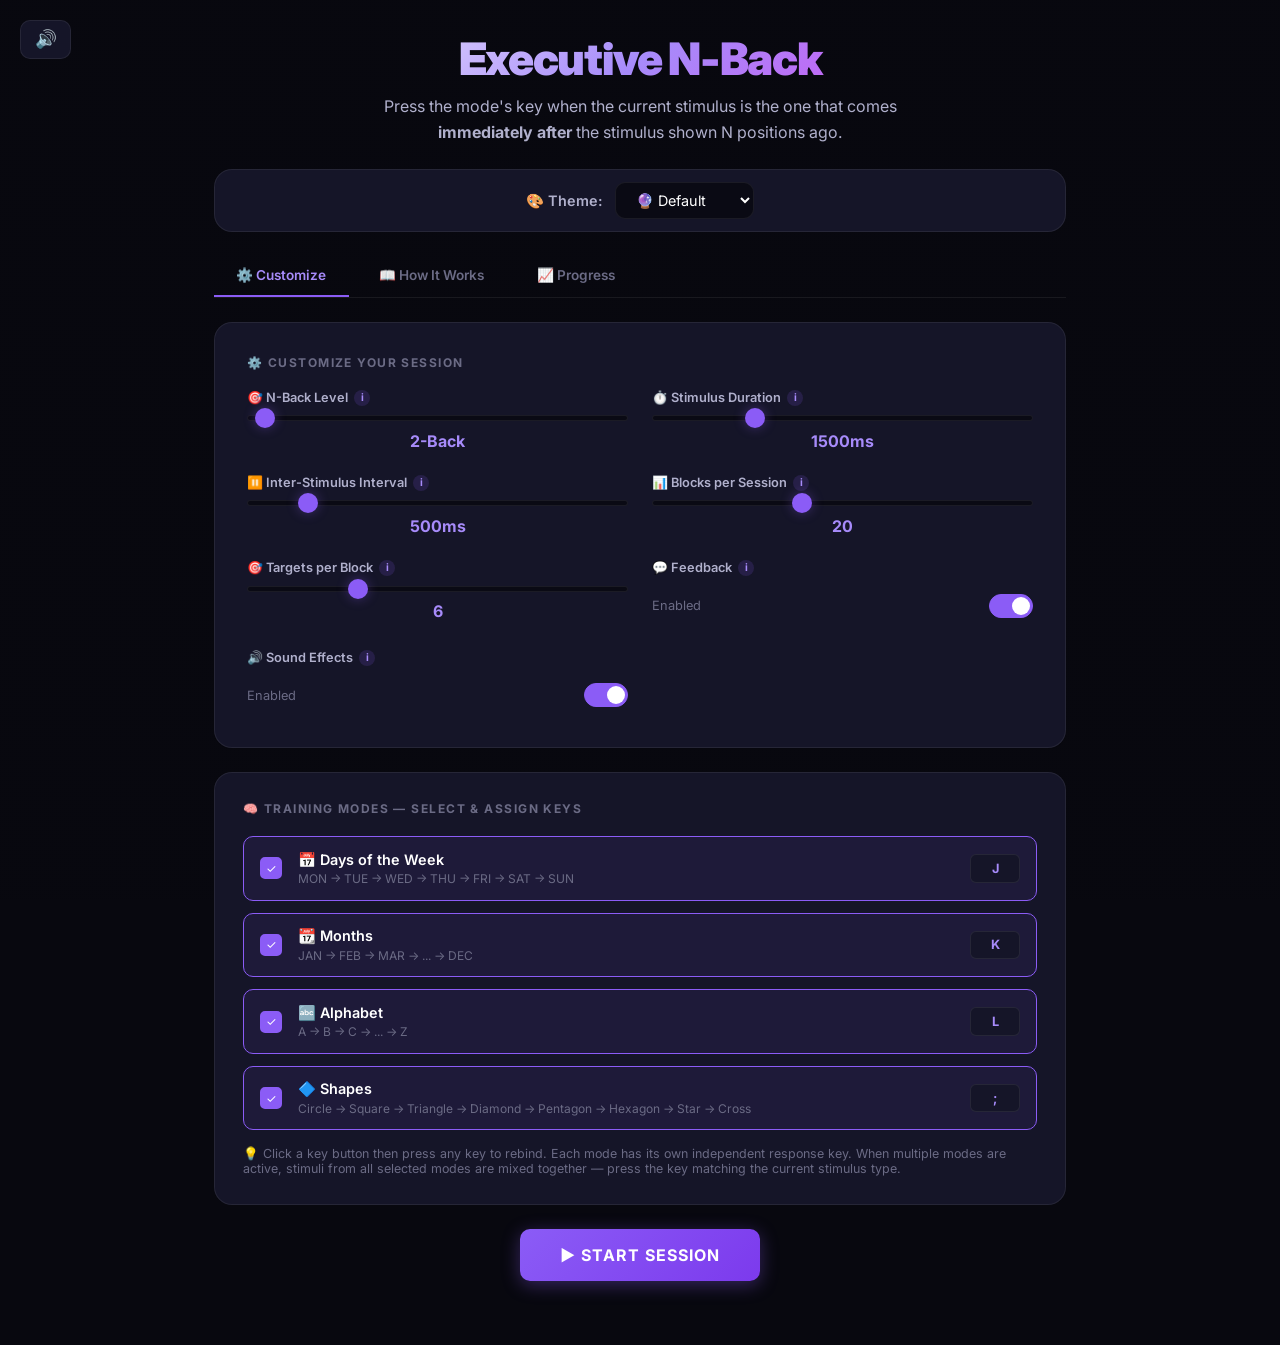
==== commit d29f8655: "changed" ====
--- a/index.html
+++ b/index.html
@@ -191,6 +191,43 @@
   animation: bgShift 25s ease-in-out infinite alternate;
   pointer-events: none;
   z-index: 0;
+}
+
+/* Theme-specific background images */
+body::before {
+  background-size: cover;
+  background-position: center;
+  background-attachment: fixed;
+}
+
+body[data-theme="default"]::before {
+  background-image: linear-gradient(rgba(8, 8, 15, 0.85), rgba(8, 8, 15, 0.85)),
+    url('https://images.unsplash.com/photo-1534796636912-3b95b3ab5986?w=1920&q=80');
+}
+
+body[data-theme="zen"]::before {
+  background-image: linear-gradient(rgba(245, 240, 235, 0.88), rgba(245, 240, 235, 0.88)),
+    url('https://images.unsplash.com/photo-1506126613408-eca07ce68773?w=1920&q=80');
+}
+
+body[data-theme="calm"]::before {
+  background-image: linear-gradient(rgba(10, 22, 40, 0.85), rgba(10, 22, 40, 0.85)),
+    url('https://images.unsplash.com/photo-1507525428034-b723cf961d3e?w=1920&q=80');
+}
+
+body[data-theme="futuristic"]::before {
+  background-image: linear-gradient(rgba(10, 10, 10, 0.82), rgba(10, 10, 10, 0.82)),
+    url('https://images.unsplash.com/photo-1515630278258-407f66498911?w=1920&q=80');
+}
+
+body[data-theme="forest"]::before {
+  background-image: linear-gradient(rgba(13, 26, 15, 0.85), rgba(13, 26, 15, 0.85)),
+    url('https://images.unsplash.com/photo-1441974231531-c6227db76b6e?w=1920&q=80');
+}
+
+body[data-theme="sunset"]::before {
+  background-image: linear-gradient(rgba(26, 10, 18, 0.85), rgba(26, 10, 18, 0.85)),
+    url('https://images.unsplash.com/photo-1495616811223-4d98c6e9c869?w=1920&q=80');
 }
 
 @keyframes bgShift {
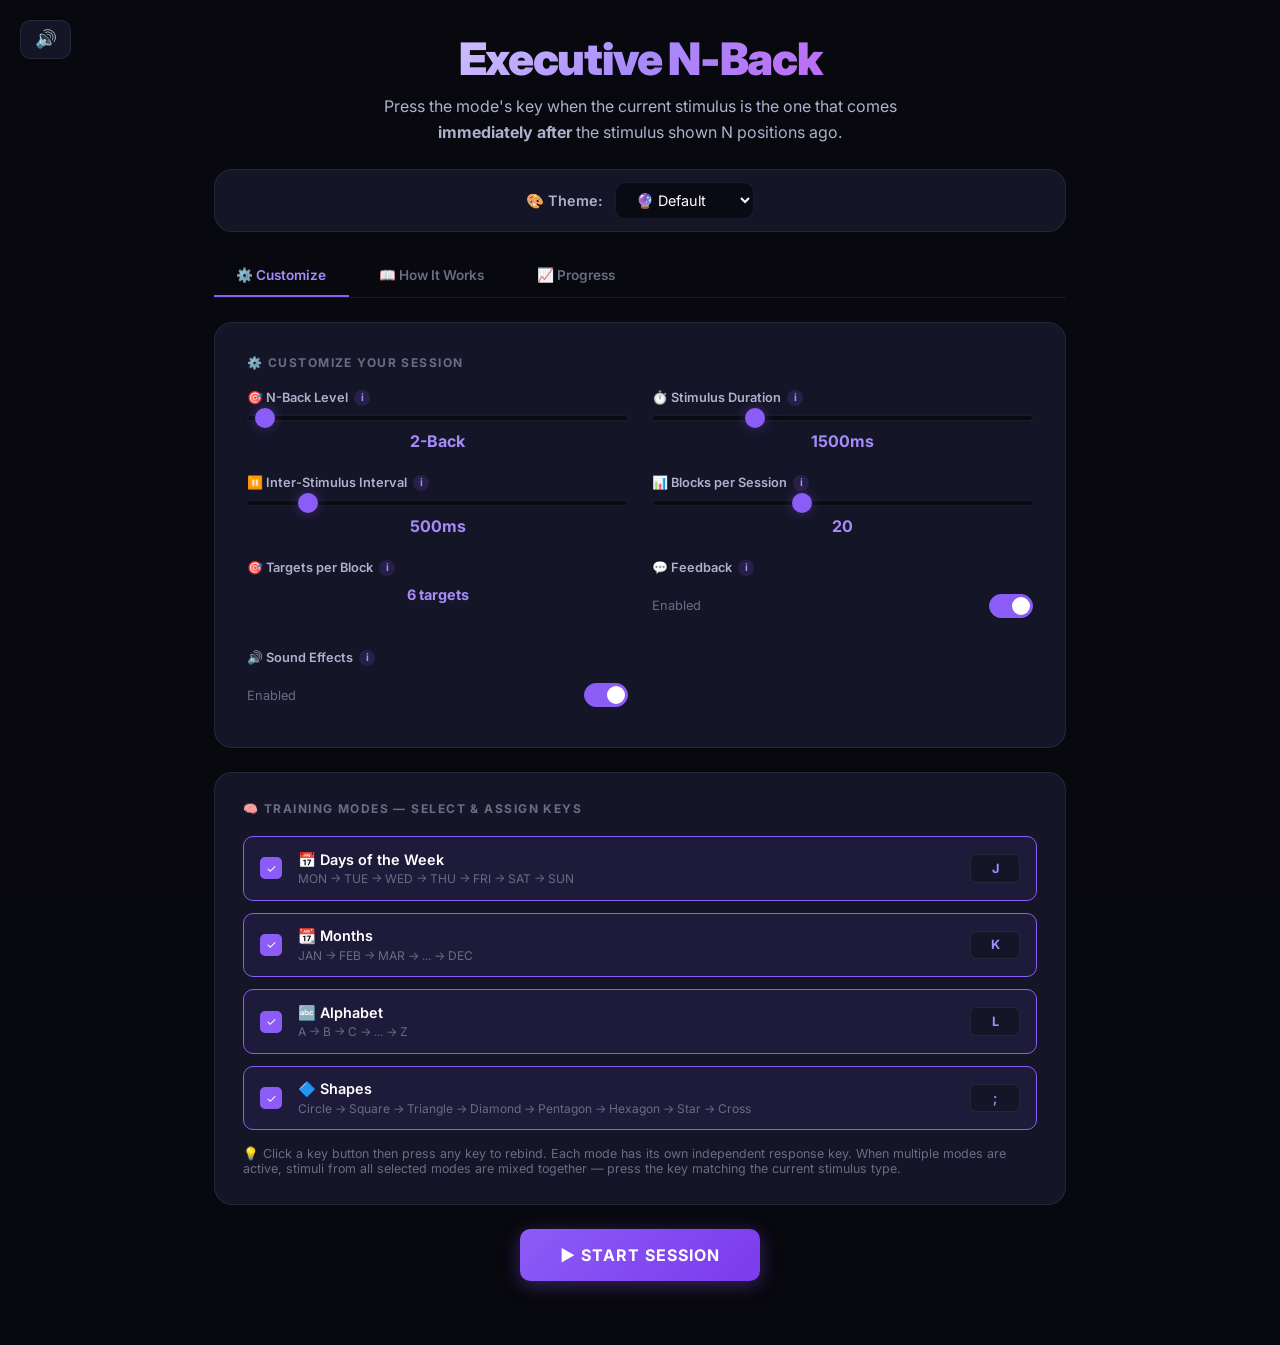
==== commit cba43b67: "wow" ====
--- a/index.html
+++ b/index.html
@@ -437,6 +437,21 @@
 .explainer-content .example-sequence .stim.target { border-color: var(--success); color: var(--success); }
 .explainer-content .example-sequence .stim.nontarget { border-color: var(--error); color: var(--error); }
 
+/* ============ N-BACK INDICATOR ============ */
+.nback-indicator {
+  display: flex; align-items: center; justify-content: center; gap: 0.75rem;
+  padding: 0.6rem 1.5rem; width: 100%; max-width: 400px;
+  background: var(--bg-card); border: 1px solid var(--border);
+  border-radius: var(--radius-sm);
+  transition: all 0.3s ease;
+}
+.nback-indicator-label { font-size: 0.75rem; color: var(--text-muted); text-transform: uppercase; letter-spacing: 0.08em; }
+.nback-indicator-value { font-size: 1.25rem; font-weight: 800; color: var(--accent-light); }
+.nback-indicator.level-up { border-color: var(--success); box-shadow: 0 0 20px var(--success-glow); }
+.nback-indicator.level-down { border-color: var(--error); box-shadow: 0 0 20px var(--error-glow); }
+.nback-indicator.level-up .nback-indicator-value { color: var(--success); }
+.nback-indicator.level-down .nback-indicator-value { color: var(--error); }
+
 /* ============ GAME AREA ============ */
 .game-area { flex: 1; display: flex; flex-direction: column; align-items: center; justify-content: center; gap: 1.75rem; }
 .stats-bar { display: flex; gap: 1.5rem; flex-wrap: wrap; justify-content: center; }
@@ -675,8 +690,7 @@
         </div>
         <div class="setting-group">
           <label>🎯 Targets per Block <span class="info-icon">i<span class="info-tooltip">How many correct responses (targets) appear in each block. The original study used 6 targets out of 20 trials.</span></span></label>
-          <input type="range" id="targetsPerBlock" min="1" max="19" value="6">
-          <div class="range-value" id="targetsValue">6</div>
+          <div class="range-value" style="font-size:0.9rem">6 targets</div>
         </div>
         <div class="setting-group">
           <label>💬 Feedback <span class="info-icon">i<span class="info-tooltip">Show visual feedback for correct answers, false alarms, and misses. Disable to remove all feedback including sound.</span></span></label>
@@ -863,6 +877,11 @@
 
   <!-- ============ GAME AREA ============ -->
   <div class="game-area hidden" id="gameArea">
+    <!-- N-Back Indicator Bar -->
+    <div class="nback-indicator" id="nbackIndicator">
+      <span class="nback-indicator-label">Current Level</span>
+      <span class="nback-indicator-value" id="nbackIndicatorValue">2-Back</span>
+    </div>
     <div class="stats-bar">
       <div class="stat"><div class="stat-value" id="blockNum">1</div><div class="stat-label">Block</div></div>
       <div class="stat"><div class="stat-value" id="trialNum">0/20</div><div class="stat-label">Trial</div></div>
@@ -1070,8 +1089,10 @@
   modeKeys: { days: 'j', months: 'k', alphabet: 'l', shapes: ';' },
   feedbackEnabled: true,
   theme: 'default',
+  sessionStartN: 2,
   isRunning: false, isPaused: false, blockNumber: 0, sessionStartTime: 0,
-  sequence: [], currentIndex: 0, scoredCount: 0, blockScore: 0,
+  sequence: [], currentIndex: 0, scoredCount: 0, blockScore: 0, blockCorrectRejections: 0,
+  blockTargetsSeen: 0,
   totalScore: 0, totalTrials: 0, totalCorrect: 0, blockScores: [],
   bestStreak: 0, currentStreak: 0,
   timer: null, isiTimer: null, canRespond: false, responded: false, isTarget: false, currentMode: null
@@ -1103,7 +1124,9 @@
   telStreak: document.getElementById('telStreak'), telTime: document.getElementById('telTime'),
   performanceChart: document.getElementById('performanceChart'), historyList: document.getElementById('historyList'),
   soundToggle: document.getElementById('soundToggle'),
-  comboDisplay: document.getElementById('comboDisplay'), comboValue: document.getElementById('comboValue')
+  comboDisplay: document.getElementById('comboDisplay'), comboValue: document.getElementById('comboValue'),
+  nbackIndicator: document.getElementById('nbackIndicator'),
+  nbackIndicatorValue: document.getElementById('nbackIndicatorValue')
 };
 
 // ============ HELPERS ============
@@ -1148,22 +1171,71 @@
 function generateSequence(n, targetCount) {
   const items = getAllItems();
   const totalLength = n + 20;
+  const scoredStart = n, scoredEnd = totalLength;
+
+  // Build sequence with exactly targetCount targets using deterministic placement
+  for (let attempt = 0; attempt < 200; attempt++) {
+    const sequence = [];
+    for (let i = 0; i < totalLength; i++) {
+      sequence.push(items[Math.floor(Math.random() * items.length)]);
+    }
+
+    // Fix targets: first remove excess targets, then add missing ones
+    let currentTargets = 0;
+    for (let i = scoredStart; i < scoredEnd; i++) {
+      if (isCurrentTarget(sequence, i, n)) currentTargets++;
+    }
+
+    // Remove excess targets
+    let guard = 0;
+    while (currentTargets > targetCount && guard < 500) {
+      const targetPositions = [];
+      for (let i = scoredStart; i < scoredEnd; i++) {
+        if (isCurrentTarget(sequence, i, n)) targetPositions.push(i);
+      }
+      if (targetPositions.length === 0) break;
+      const idx = targetPositions[Math.floor(Math.random() * targetPositions.length)];
+      const nextItem = getNextItem(sequence[idx - n]);
+      let randomItem;
+      do {
+        randomItem = items[Math.floor(Math.random() * items.length)];
+      } while (randomItem === nextItem);
+      sequence[idx] = randomItem;
+      currentTargets--;
+      guard++;
+    }
+
+    // Add missing targets
+    guard = 0;
+    while (currentTargets < targetCount && guard < 500) {
+      const nonTargetPositions = [];
+      for (let i = scoredStart; i < scoredEnd; i++) {
+        if (!isCurrentTarget(sequence, i, n)) nonTargetPositions.push(i);
+      }
+      if (nonTargetPositions.length === 0) break;
+      const idx = nonTargetPositions[Math.floor(Math.random() * nonTargetPositions.length)];
+      sequence[idx] = getNextItem(sequence[idx - n]);
+      currentTargets++;
+      guard++;
+    }
+
+    if (currentTargets === targetCount) return sequence;
+  }
+
+  // Ultimate fallback: construct sequence manually with exactly targetCount targets
   const sequence = [];
-  for (let i = 0; i < totalLength; i++) sequence.push(items[Math.floor(Math.random() * items.length)]);
-  const scoredStart = n, scoredEnd = totalLength, scoredLength = scoredEnd - scoredStart;
-  let currentTargets = 0;
-  for (let i = scoredStart; i < scoredEnd; i++) if (isCurrentTarget(sequence, i, n)) currentTargets++;
-  let attempts = 0;
-  while (currentTargets !== targetCount && attempts < 2000) {
-    const idx = scoredStart + Math.floor(Math.random() * scoredLength);
-    const randomItem = items[Math.floor(Math.random() * items.length)];
-    const oldItem = sequence[idx];
-    sequence[idx] = randomItem;
-    let newCount = 0;
-    for (let i = scoredStart; i < scoredEnd; i++) if (isCurrentTarget(sequence, i, n)) newCount++;
-    if (Math.abs(newCount - targetCount) <= Math.abs(currentTargets - targetCount)) currentTargets = newCount;
-    else sequence[idx] = oldItem;
-    attempts++;
+  for (let i = 0; i < totalLength; i++) {
+    sequence.push(items[Math.floor(Math.random() * items.length)]);
+  }
+  // Force exactly targetCount targets at fixed positions
+  const positions = [];
+  for (let i = 0; i < targetCount; i++) {
+    positions.push(n + Math.floor(i * 20 / targetCount));
+  }
+  for (const pos of positions) {
+    if (pos < totalLength) {
+      sequence[pos] = getNextItem(sequence[pos - n]);
+    }
   }
   return sequence;
 }
@@ -1187,6 +1259,8 @@
   els.score.textContent = state.totalScore;
   els.streak.textContent = state.currentStreak;
   els.accuracy.textContent = state.totalTrials > 0 ? `${Math.round((state.totalCorrect / state.totalTrials) * 100)}%` : '--';
+  // Update N-back indicator
+  els.nbackIndicatorValue.textContent = `${state.nLevel}-Back`;
 }
 
 function updateRuleInfo() {
@@ -1213,6 +1287,10 @@
 
 function flashStimulus(cls) {
   if (!state.feedbackEnabled) return;
+  // Clear any existing flash classes first for clean transition
+  els.stimulus.classList.remove('target-flash', 'miss-flash', 'active');
+  // Force reflow to ensure clean state
+  void els.stimulus.offsetWidth;
   els.stimulus.classList.add(cls);
   setTimeout(() => els.stimulus.classList.remove(cls), 300);
 }
@@ -1296,8 +1374,7 @@
   els.isiValue.textContent = `${state.isiDuration}ms`;
   els.blocksPerSession.value = state.blocksPerSession;
   els.blocksValue.textContent = state.blocksPerSession;
-  els.targetsPerBlock.value = state.targetsPerBlock;
-  els.targetsValue.textContent = state.targetsPerBlock;
+  // Targets per block is fixed at 6 — no UI sync needed
   els.themeSelect.value = state.theme;
   document.body.setAttribute('data-theme', state.theme);
   els.feedbackToggleSetting.classList.toggle('active', state.feedbackEnabled);
@@ -1322,6 +1399,7 @@
   state.blockNumber = 0; state.totalScore = 0; state.totalTrials = 0; state.totalCorrect = 0;
   state.blockScores = []; state.currentStreak = 0; state.bestStreak = 0;
   state.sessionStartTime = Date.now();
+  state.sessionStartN = state.nLevel; // Record starting N-level
   els.mainMenu.classList.add('hidden'); els.summaryCard.classList.add('hidden');
   els.gameArea.classList.remove('hidden');
   els.pauseBtn.classList.remove('hidden'); els.quitBtn.classList.remove('hidden');
@@ -1334,7 +1412,8 @@
   state.blockNumber++;
   if (state.blockNumber > state.blocksPerSession) { endSession(); return; }
   state.sequence = generateSequence(state.nLevel, state.targetsPerBlock);
-  state.currentIndex = 0; state.scoredCount = 0; state.blockScore = 0;
+  state.currentIndex = 0; state.scoredCount = 0; state.blockScore = 0; state.blockCorrectRejections = 0;
+  state.blockTargetsSeen = 0; state.hasCorrect = false;
   updateStats(); updateRuleInfo();
   showFeedback(`Block ${state.blockNumber} — ${state.nLevel}-Back`, 'correct');
   setTimeout(() => { if (state.isRunning && !state.isPaused) presentNext(); }, 1200);
@@ -1347,6 +1426,7 @@
   state.currentMode = getModeForItem(item);
   const isWarmUp = state.currentIndex < state.nLevel;
   state.isTarget = !isWarmUp && isCurrentTarget(state.sequence, state.currentIndex, state.nLevel);
+  if (state.isTarget) state.blockTargetsSeen++;
   state.responded = false; state.canRespond = true;
   renderStimulus(item);
   els.stimulus.classList.add('active');
@@ -1354,13 +1434,27 @@
   state.timer = setTimeout(() => {
     els.stimulus.classList.remove('active');
     state.canRespond = false;
-    if (state.isTarget && !state.responded) {
-      state.totalTrials++; state.currentStreak = 0; updateCombo();
-      showFeedback('Missed!', 'miss'); triggerMissVFX(); audio.playMiss(); updateStats();
+    // Only score trials after warm-up (from the 1st scored trial onward)
+    if (!isWarmUp) {
+      if (state.isTarget && !state.responded) {
+        // Missed match — incorrect
+        state.totalTrials++; state.currentStreak = 0; updateCombo();
+        showFeedback('Missed!', 'miss'); triggerMissVFX(); audio.playMiss(); updateStats();
+      } else if (!state.isTarget && !state.responded) {
+        // Correct non-match response — correct rejection
+        // Correct non-match response — correct rejection
+        state.blockCorrectRejections++;
+        state.totalTrials++; state.totalCorrect++;
+        state.blockScore++;
+        state.totalScore++;
+        state.currentStreak++; if (state.currentStreak > state.bestStreak) state.bestStreak = state.currentStreak;
+        updateCombo();
+      }
     }
     state.isiTimer = setTimeout(() => {
       state.currentIndex++;
-      if (state.currentIndex >= state.nLevel) state.scoredCount++;
+      // Only count scored trials (within the 20-trial scored portion)
+      if (state.currentIndex > state.nLevel && state.currentIndex <= state.nLevel + 20) state.scoredCount++;
       updateStats(); presentNext();
     }, state.isiDuration);
   }, state.stimulusDuration);
@@ -1384,11 +1478,24 @@
 function endBlock() {
   state.blockScores.push(state.blockScore);
   audio.playBlockComplete();
-  // Study adaptive protocol: 19-20 correct → N+1, 16-18 → stays, 0-15 → N-1 (min 1)
+  // Adaptive protocol scales with target count:
+  // >90% correct → N+1 | ≥25% incorrect → N-1 | otherwise stays
+  const totalTrials = 20;
+  const correctPct = state.blockScore / totalTrials;
+  const incorrectPct = 1 - correctPct;
   let newN = state.nLevel;
-  if (state.blockScore >= 19) newN = state.nLevel + 1;
-  else if (state.blockScore <= 15) newN = Math.max(1, state.nLevel - 1);
-  if (newN !== state.nLevel) { state.nLevel = newN; showFeedback(`N adjusted to ${newN}-Back`, 'correct'); }
+  if (correctPct > 0.9) newN = state.nLevel + 1;
+  else if (incorrectPct >= 0.25) newN = Math.max(1, state.nLevel - 1);
+  if (newN !== state.nLevel) {
+    const direction = newN > state.nLevel ? 'up' : 'down';
+    state.nLevel = newN;
+    // Flash the N-back indicator to show level change
+    els.nbackIndicator.classList.remove('level-up', 'level-down');
+    void els.nbackIndicator.offsetWidth; // Force reflow
+    els.nbackIndicator.classList.add(direction === 'up' ? 'level-up' : 'level-down');
+    showFeedback(`N adjusted to ${newN}-Back`, 'correct');
+    setTimeout(() => els.nbackIndicator.classList.remove('level-up', 'level-down'), 2000);
+  }
   updateStats();
   setTimeout(() => { if (state.isRunning) nextBlock(); }, 1500);
 }
@@ -1403,6 +1510,8 @@
     totalCorrect: state.totalCorrect, finalN: state.nLevel, bestStreak: state.bestStreak,
     blockScores: state.blockScores, durationMs: duration, modes: [...state.activeModes]
   });
+  // Session completed — keep the final achieved N-level for next session
+  saveSettings();
   els.gameArea.classList.add('hidden'); els.summaryCard.classList.remove('hidden');
   els.pauseBtn.classList.add('hidden'); els.quitBtn.classList.add('hidden');
   els.finalN.textContent = state.nLevel; els.finalScore.textContent = state.totalScore; els.finalAccuracy.textContent = `${finalAcc}%`;
@@ -1419,6 +1528,10 @@
 function quitToMenu() {
   state.isRunning = false; state.isPaused = false;
   clearTimeout(state.timer); clearTimeout(state.isiTimer);
+  // Session NOT completed — restore the N-level from before this session started
+  state.nLevel = state.sessionStartN;
+  saveSettings();
+  applySettingsToUI();
   els.gameArea.classList.add('hidden'); els.summaryCard.classList.add('hidden');
   els.mainMenu.classList.remove('hidden');
   els.pauseBtn.classList.add('hidden'); els.quitBtn.classList.add('hidden');
@@ -1458,7 +1571,7 @@
 els.stimulusDuration.addEventListener('input', e => { state.stimulusDuration = parseInt(e.target.value); els.durationValue.textContent = `${state.stimulusDuration}ms`; saveSettings(); });
 els.isiDuration.addEventListener('input', e => { state.isiDuration = parseInt(e.target.value); els.isiValue.textContent = `${state.isiDuration}ms`; saveSettings(); });
 els.blocksPerSession.addEventListener('input', e => { state.blocksPerSession = parseInt(e.target.value); els.blocksValue.textContent = state.blocksPerSession; saveSettings(); });
-els.targetsPerBlock.addEventListener('input', e => { state.targetsPerBlock = parseInt(e.target.value); els.targetsValue.textContent = state.targetsPerBlock; saveSettings(); });
+// Targets per block is fixed at 6 — no event listener needed
 els.themeSelect.addEventListener('change', e => setTheme(e.target.value));
 els.feedbackToggleSetting.addEventListener('click', () => {
   state.feedbackEnabled = !state.feedbackEnabled;
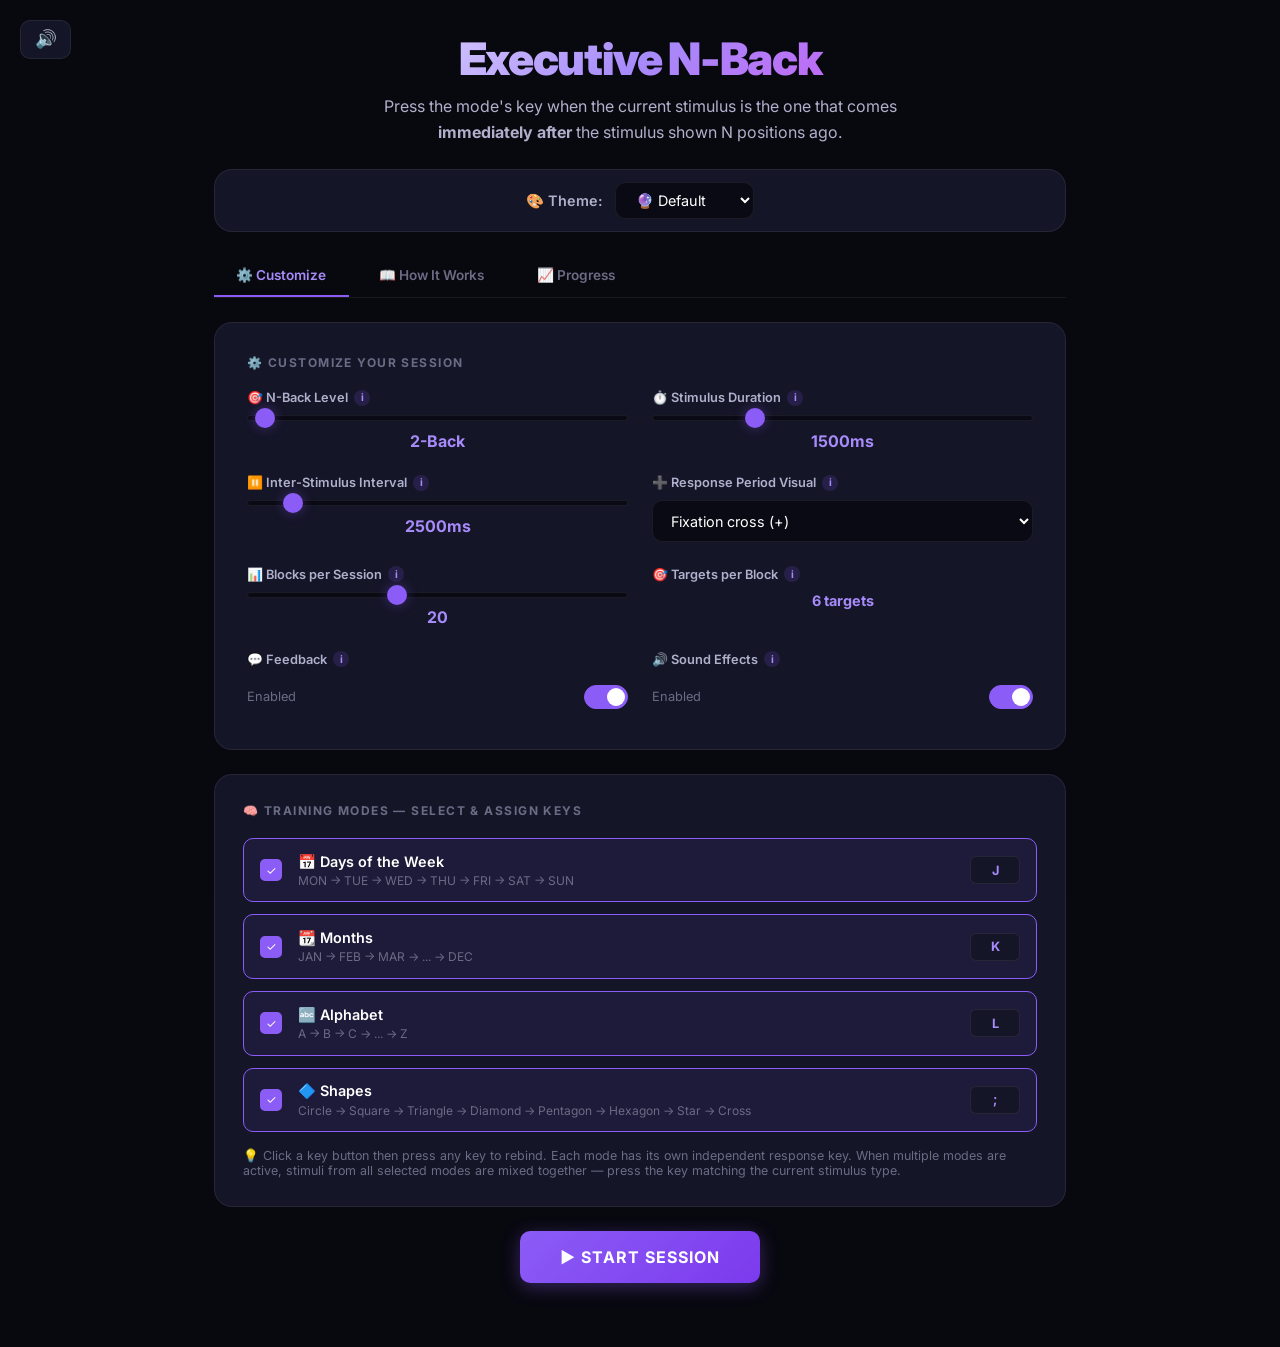
==== commit 413b6866: "letsgoo" ====
--- a/index.html
+++ b/index.html
@@ -481,6 +481,17 @@
   text-transform: uppercase; letter-spacing: 0.1em; white-space: nowrap;
 }
 
+/* Response-period visual (fixation cross / selected stimulus) */
+.response-visual {
+  position: absolute; top: 50%; left: 50%; transform: translate(-50%, -50%);
+  display: none; align-items: center; justify-content: center;
+  color: var(--text-primary); z-index: 4; pointer-events: none;
+}
+.response-visual.active { display: flex; animation: respFadeIn 0.18s ease; }
+.response-visual svg { width: 72px; height: 72px; filter: drop-shadow(0 0 10px var(--accent-glow)); }
+.response-visual img { max-width: 150px; max-height: 150px; object-fit: contain; border-radius: 8px; }
+@keyframes respFadeIn { from { opacity: 0; transform: translate(-50%, -50%) scale(0.85); } to { opacity: 1; transform: translate(-50%, -50%) scale(1); } }
+
 /* Progress ring */
 .progress-ring { position: absolute; top: 50%; left: 50%; transform: translate(-50%, -50%); pointer-events: none; }
 .progress-ring circle { fill: none; stroke-width: 3; }
@@ -679,9 +690,22 @@
           <div class="range-value" id="durationValue">1500ms</div>
         </div>
         <div class="setting-group">
-          <label>⏸️ Inter-Stimulus Interval <span class="info-icon">i<span class="info-tooltip">The blank pause between stimuli. This is your processing time.</span></span></label>
-          <input type="range" id="isiDuration" min="100" max="3000" step="50" value="500">
-          <div class="range-value" id="isiValue">500ms</div>
+          <label>⏸️ Inter-Stimulus Interval <span class="info-icon">i<span class="info-tooltip">How long the response symbol (fixation cross) remains visible at the center of the screen after each stimulus. The symbol stays on screen for exactly this duration, then disappears instantly as the next trial begins. Default: 2,500 ms.</span></span></label>
+          <input type="range" id="isiDuration" min="100" max="25000" step="100" value="2500">
+          <div class="range-value" id="isiValue">2500ms</div>
+        </div>
+        <div class="setting-group">
+          <label>➕ Response Period Visual <span class="info-icon">i<span class="info-tooltip">What is displayed at the center of the screen while the response symbol is visible (i.e., for exactly the duration of the Inter-Stimulus Interval after each stimulus). The original study used a fixation cross. Pick "Custom image" to supply your own image URL — the choice persists for the whole session.</span></span></label>
+          <select id="responseVisual">
+            <option value="cross">Fixation cross (+)</option>
+            <option value="dot">Filled dot (•)</option>
+            <option value="ring">Ring (○)</option>
+            <option value="star">Star (★)</option>
+            <option value="diamond">Diamond (◆)</option>
+            <option value="blank">Blank screen</option>
+            <option value="custom">Custom image…</option>
+          </select>
+          <input type="text" id="responseImageURL" placeholder="Paste image URL…" style="display:none">
         </div>
         <div class="setting-group">
           <label>📊 Blocks per Session <span class="info-icon">i<span class="info-tooltip">How many blocks (rounds) make up one full session. The original study used 20 blocks.</span></span></label>
@@ -818,7 +842,7 @@
           <li><strong>16–18 correct</strong> → N stays the same</li>
           <li><strong>0–15 correct</strong> → N decreases by 1 (minimum 1)</li>
         </ul>
-        <p>Each block contains <strong>N warm-up stimuli</strong> (not scored) followed by <strong>20 scored decisions</strong> with exactly <strong>6 targets</strong> and 14 non-targets. Correctly withholding a response on a non-target counts as correct.</p>
+        <p>Each block contains exactly <strong>20 + N trials</strong>: <strong>N warm-up stimuli</strong> (not scored) followed by <strong>20 scored decisions</strong> with exactly <strong>6 targets</strong> and 14 non-targets. Correctly withholding a response on a non-target counts as correct. After each stimulus, a fixation cross (or your chosen visual) appears at the center of the screen and remains visible for exactly the configured <strong>inter-stimulus interval</strong> (default 2,500 ms) before disappearing as the next trial begins — you may still respond while it is visible.</p>
         <p>Sessions consisted of <strong>20 blocks</strong>. The first session began at 1-back, and subsequent sessions started at the previous session's final N minus 2.</p>
 
         <h3>📊 What the Research Concludes</h3>
@@ -896,6 +920,7 @@
         <circle class="fg" cx="110" cy="110" r="100" id="progressCircle" stroke-dasharray="628.32" stroke-dashoffset="628.32" transform="rotate(-90 110 110)"></circle>
       </svg>
       <div class="stimulus" id="stimulus">?</div>
+      <div class="response-visual" id="responseVisualDisplay"></div>
     </div>
 
     <div class="feedback" id="feedback"></div>
@@ -1034,11 +1059,13 @@
     this.ctx.clearRect(0, 0, this.canvas.width, this.canvas.height);
     this.particles = this.particles.filter(p => p.life > 0);
     for (const p of this.particles) {
-      p.life -= p.decay; p.x += p.vx; p.y += p.vy; p.vx *= 0.98; p.vy *= 0.98;
+      p.life -= p.decay;
+      if (p.life <= 0) continue; // Never draw with a non-positive life (negative radius throws)
+      p.x += p.vx; p.y += p.vy; p.vx *= 0.98; p.vy *= 0.98;
       this.ctx.globalAlpha = p.life;
-      if (p.type === 'circle') { this.ctx.beginPath(); this.ctx.arc(p.x, p.y, p.size * p.life, 0, Math.PI * 2); this.ctx.fillStyle = p.color; this.ctx.fill(); }
-      else if (p.type === 'star') this.drawStar(p.x, p.y, p.size * p.life, p.color);
-      else if (p.type === 'ring') { p.radius += (p.maxRadius - p.radius) * 0.1; this.ctx.beginPath(); this.ctx.arc(p.x, p.y, p.radius, 0, Math.PI * 2); this.ctx.strokeStyle = p.color; this.ctx.lineWidth = 2 * p.life; this.ctx.stroke(); }
+      if (p.type === 'circle') { this.ctx.beginPath(); this.ctx.arc(p.x, p.y, Math.max(0.1, p.size * p.life), 0, Math.PI * 2); this.ctx.fillStyle = p.color; this.ctx.fill(); }
+      else if (p.type === 'star') this.drawStar(p.x, p.y, Math.max(0.1, p.size * p.life), p.color);
+      else if (p.type === 'ring') { p.radius += (p.maxRadius - p.radius) * 0.1; this.ctx.beginPath(); this.ctx.arc(p.x, p.y, Math.max(0.1, p.radius), 0, Math.PI * 2); this.ctx.strokeStyle = p.color; this.ctx.lineWidth = Math.max(0.1, 2 * p.life); this.ctx.stroke(); }
     }
     this.ctx.globalAlpha = 1;
     requestAnimationFrame(() => this.animate());
@@ -1083,7 +1110,8 @@
 
 // ============ GAME STATE ============
 const state = {
-  nLevel: 2, stimulusDuration: 1500, isiDuration: 500,
+  nLevel: 2, stimulusDuration: 1500, isiDuration: 2500,
+  responseVisual: 'cross', responseImageURL: '',
   blocksPerSession: 20, targetsPerBlock: 6,
   activeModes: ['days', 'months', 'alphabet', 'shapes'],
   modeKeys: { days: 'j', months: 'k', alphabet: 'l', shapes: ';' },
@@ -1095,7 +1123,7 @@
   blockTargetsSeen: 0,
   totalScore: 0, totalTrials: 0, totalCorrect: 0, blockScores: [],
   bestStreak: 0, currentStreak: 0,
-  timer: null, isiTimer: null, canRespond: false, responded: false, isTarget: false, currentMode: null
+  timer: null, isiTimer: null, respTimer: null, canRespond: false, responded: false, isTarget: false, currentMode: null
 };
 
 // ============ DOM ELEMENTS ============
@@ -1103,8 +1131,10 @@
   nLevel: document.getElementById('nLevel'), nValue: document.getElementById('nValue'),
   stimulusDuration: document.getElementById('stimulusDuration'), durationValue: document.getElementById('durationValue'),
   isiDuration: document.getElementById('isiDuration'), isiValue: document.getElementById('isiValue'),
+  responseVisualDisplay: document.getElementById('responseVisualDisplay'),
+  responseVisualSelect: document.getElementById('responseVisual'),
+  responseImageURL: document.getElementById('responseImageURL'),
   blocksPerSession: document.getElementById('blocksPerSession'), blocksValue: document.getElementById('blocksValue'),
-  targetsPerBlock: document.getElementById('targetsPerBlock'), targetsValue: document.getElementById('targetsValue'),
   themeSelect: document.getElementById('themeSelect'),
   feedbackToggleSetting: document.getElementById('feedbackToggleSetting'),
   soundToggleSetting: document.getElementById('soundToggleSetting'),
@@ -1172,70 +1202,40 @@
   const items = getAllItems();
   const totalLength = n + 20;
   const scoredStart = n, scoredEnd = totalLength;
-
-  // Build sequence with exactly targetCount targets using deterministic placement
-  for (let attempt = 0; attempt < 200; attempt++) {
-    const sequence = [];
-    for (let i = 0; i < totalLength; i++) {
-      sequence.push(items[Math.floor(Math.random() * items.length)]);
-    }
-
-    // Fix targets: first remove excess targets, then add missing ones
-    let currentTargets = 0;
-    for (let i = scoredStart; i < scoredEnd; i++) {
-      if (isCurrentTarget(sequence, i, n)) currentTargets++;
-    }
-
-    // Remove excess targets
-    let guard = 0;
-    while (currentTargets > targetCount && guard < 500) {
-      const targetPositions = [];
-      for (let i = scoredStart; i < scoredEnd; i++) {
-        if (isCurrentTarget(sequence, i, n)) targetPositions.push(i);
-      }
-      if (targetPositions.length === 0) break;
-      const idx = targetPositions[Math.floor(Math.random() * targetPositions.length)];
-      const nextItem = getNextItem(sequence[idx - n]);
-      let randomItem;
-      do {
-        randomItem = items[Math.floor(Math.random() * items.length)];
-      } while (randomItem === nextItem);
-      sequence[idx] = randomItem;
-      currentTargets--;
-      guard++;
-    }
-
-    // Add missing targets
-    guard = 0;
-    while (currentTargets < targetCount && guard < 500) {
-      const nonTargetPositions = [];
-      for (let i = scoredStart; i < scoredEnd; i++) {
-        if (!isCurrentTarget(sequence, i, n)) nonTargetPositions.push(i);
-      }
-      if (nonTargetPositions.length === 0) break;
-      const idx = nonTargetPositions[Math.floor(Math.random() * nonTargetPositions.length)];
-      sequence[idx] = getNextItem(sequence[idx - n]);
-      currentTargets++;
-      guard++;
-    }
-
-    if (currentTargets === targetCount) return sequence;
-  }
-
-  // Ultimate fallback: construct sequence manually with exactly targetCount targets
+  const sameItem = (a, b) => (a && typeof a === 'object') ? a.name === b.name : a === b;
+
+  // Pick exactly targetCount distinct positions inside the scored window [n, n+20)
+  const pool = [];
+  for (let i = scoredStart; i < scoredEnd; i++) pool.push(i);
+  for (let i = pool.length - 1; i > 0; i--) {
+    const j = Math.floor(Math.random() * (i + 1));
+    const tmp = pool[i]; pool[i] = pool[j]; pool[j] = tmp;
+  }
+  const chosen = new Set(pool.slice(0, Math.min(targetCount, pool.length)));
+
+  // Single forward pass — every value is final once written:
+  //  * chosen position p  → set to the "next after N-back" item, creating a target at p
+  //  * any other position → must NOT equal nextItem(seq[p-n]), so no accidental targets,
+  //    which also prevents a chosen p from creating a stray target at p+n
   const sequence = [];
   for (let i = 0; i < totalLength; i++) {
-    sequence.push(items[Math.floor(Math.random() * items.length)]);
-  }
-  // Force exactly targetCount targets at fixed positions
-  const positions = [];
-  for (let i = 0; i < targetCount; i++) {
-    positions.push(n + Math.floor(i * 20 / targetCount));
-  }
-  for (const pos of positions) {
-    if (pos < totalLength) {
-      sequence[pos] = getNextItem(sequence[pos - n]);
+    if (chosen.has(i)) {
+      sequence.push(getNextItem(sequence[i - n]));
+      continue;
     }
+    let cand = null;
+    if (i >= scoredStart) {
+      const forbidden = getNextItem(sequence[i - n]);
+      for (let t = 0; t < 60 && cand === null; t++) {
+        const c = items[Math.floor(Math.random() * items.length)];
+        if (!sameItem(c, forbidden)) cand = c;
+      }
+      if (cand === null) {
+        for (const c of items) { if (!sameItem(c, forbidden)) { cand = c; break; } }
+      }
+    }
+    if (cand === null) cand = items[Math.floor(Math.random() * items.length)];
+    sequence.push(cand);
   }
   return sequence;
 }
@@ -1333,9 +1333,12 @@
 // ============ SETTINGS PERSISTENCE ============
 function saveSettings() {
   const settings = {
+    v: 2,
     nLevel: state.nLevel,
     stimulusDuration: state.stimulusDuration,
     isiDuration: state.isiDuration,
+    responseVisual: state.responseVisual,
+    responseImageURL: state.responseImageURL,
     blocksPerSession: state.blocksPerSession,
     targetsPerBlock: state.targetsPerBlock,
     activeModes: state.activeModes,
@@ -1354,7 +1357,12 @@
     const s = JSON.parse(saved);
     if (s.nLevel) state.nLevel = s.nLevel;
     if (s.stimulusDuration) state.stimulusDuration = s.stimulusDuration;
-    if (s.isiDuration) state.isiDuration = s.isiDuration;
+    // v2: the ISI now controls how long the response symbol stays visible —
+    // adopt the new 2,500 ms default when loading settings saved before that change
+    if (!s.v || s.v < 2) state.isiDuration = 2500;
+    else if (s.isiDuration) state.isiDuration = s.isiDuration;
+    if (s.responseVisual) state.responseVisual = s.responseVisual;
+    if (s.responseImageURL !== undefined) state.responseImageURL = s.responseImageURL;
     if (s.blocksPerSession) state.blocksPerSession = s.blocksPerSession;
     if (s.targetsPerBlock) state.targetsPerBlock = s.targetsPerBlock;
     if (s.activeModes && s.activeModes.length > 0) state.activeModes = s.activeModes;
@@ -1372,6 +1380,9 @@
   els.durationValue.textContent = `${state.stimulusDuration}ms`;
   els.isiDuration.value = state.isiDuration;
   els.isiValue.textContent = `${state.isiDuration}ms`;
+  els.responseVisualSelect.value = state.responseVisual;
+  els.responseImageURL.value = state.responseImageURL;
+  els.responseImageURL.style.display = state.responseVisual === 'custom' ? 'block' : 'none';
   els.blocksPerSession.value = state.blocksPerSession;
   els.blocksValue.textContent = state.blocksPerSession;
   // Targets per block is fixed at 6 — no UI sync needed
@@ -1413,10 +1424,37 @@
   if (state.blockNumber > state.blocksPerSession) { endSession(); return; }
   state.sequence = generateSequence(state.nLevel, state.targetsPerBlock);
   state.currentIndex = 0; state.scoredCount = 0; state.blockScore = 0; state.blockCorrectRejections = 0;
-  state.blockTargetsSeen = 0; state.hasCorrect = false;
+  state.blockTargetsSeen = 0;
   updateStats(); updateRuleInfo();
   showFeedback(`Block ${state.blockNumber} — ${state.nLevel}-Back`, 'correct');
   setTimeout(() => { if (state.isRunning && !state.isPaused) presentNext(); }, 1200);
+}
+
+// ============ RESPONSE-PERIOD VISUAL ============
+const RESPONSE_VISUALS = {
+  cross: '<svg viewBox="0 0 100 100" aria-hidden="true"><line x1="50" y1="16" x2="50" y2="84" stroke="currentColor" stroke-width="9" stroke-linecap="round"/><line x1="16" y1="50" x2="84" y2="50" stroke="currentColor" stroke-width="9" stroke-linecap="round"/></svg>',
+  dot: '<svg viewBox="0 0 100 100" aria-hidden="true"><circle cx="50" cy="50" r="13" fill="currentColor"/></svg>',
+  ring: '<svg viewBox="0 0 100 100" aria-hidden="true"><circle cx="50" cy="50" r="26" fill="none" stroke="currentColor" stroke-width="9"/></svg>',
+  star: '<svg viewBox="0 0 100 100" aria-hidden="true"><path d="M50 12 L61 40 L91 40 L67 58 L76 87 L50 69 L24 87 L33 58 L9 40 L39 40 Z" fill="currentColor"/></svg>',
+  diamond: '<svg viewBox="0 0 100 100" aria-hidden="true"><polygon points="50,14 86,50 50,86 14,50" fill="currentColor"/></svg>',
+  blank: ''
+};
+
+function showResponseVisual() {
+  const v = state.responseVisual || 'cross';
+  if (v === 'custom') {
+    els.responseVisualDisplay.innerHTML = state.responseImageURL
+      ? `<img src="${state.responseImageURL.replace(/"/g, '&quot;')}" alt="" onerror="this.style.display='none'">`
+      : RESPONSE_VISUALS.cross;
+  } else {
+    els.responseVisualDisplay.innerHTML = RESPONSE_VISUALS[v] !== undefined ? RESPONSE_VISUALS[v] : RESPONSE_VISUALS.cross;
+  }
+  els.responseVisualDisplay.classList.add('active');
+}
+
+function hideResponseVisual() {
+  els.responseVisualDisplay.classList.remove('active');
+  els.responseVisualDisplay.innerHTML = '';
 }
 
 function presentNext() {
@@ -1430,32 +1468,39 @@
   state.responded = false; state.canRespond = true;
   renderStimulus(item);
   els.stimulus.classList.add('active');
+  hideResponseVisual();
   updateProgressRing(state.currentIndex / state.sequence.length);
+  // Phase 1 — stimulus presentation (responses accepted)
   state.timer = setTimeout(() => {
     els.stimulus.classList.remove('active');
-    state.canRespond = false;
-    // Only score trials after warm-up (from the 1st scored trial onward)
-    if (!isWarmUp) {
-      if (state.isTarget && !state.responded) {
-        // Missed match — incorrect
-        state.totalTrials++; state.currentStreak = 0; updateCombo();
-        showFeedback('Missed!', 'miss'); triggerMissVFX(); audio.playMiss(); updateStats();
-      } else if (!state.isTarget && !state.responded) {
-        // Correct non-match response — correct rejection
-        // Correct non-match response — correct rejection
-        state.blockCorrectRejections++;
-        state.totalTrials++; state.totalCorrect++;
-        state.blockScore++;
-        state.totalScore++;
-        state.currentStreak++; if (state.currentStreak > state.bestStreak) state.bestStreak = state.currentStreak;
-        updateCombo();
+    els.stimulus.innerHTML = ''; // Clear so only the response visual shows
+    // Phase 2 — response symbol visible for exactly the inter-stimulus interval
+    showResponseVisual();
+    state.respTimer = setTimeout(() => {
+      state.canRespond = false;
+      hideResponseVisual(); // Symbol disappears instantly when the ISI elapses
+      // Score the trial now that the response window has closed
+      if (!isWarmUp) {
+        if (state.isTarget && !state.responded) {
+          // Missed match — incorrect
+          state.totalTrials++; state.currentStreak = 0; updateCombo();
+          showFeedback('Missed!', 'miss'); triggerMissVFX(); audio.playMiss(); updateStats();
+        } else if (!state.isTarget && !state.responded) {
+          // Correct non-match response — correct rejection
+          state.blockCorrectRejections++;
+          state.totalTrials++; state.totalCorrect++;
+          state.blockScore++;
+          state.totalScore++;
+          state.currentStreak++; if (state.currentStreak > state.bestStreak) state.bestStreak = state.currentStreak;
+          updateCombo();
+        }
       }
-    }
-    state.isiTimer = setTimeout(() => {
+      // Next trial begins immediately as the symbol disappears
       state.currentIndex++;
       // Only count scored trials (within the 20-trial scored portion)
       if (state.currentIndex > state.nLevel && state.currentIndex <= state.nLevel + 20) state.scoredCount++;
-      updateStats(); presentNext();
+      updateStats();
+      presentNext();
     }, state.isiDuration);
   }, state.stimulusDuration);
 }
@@ -1502,7 +1547,7 @@
 
 function endSession() {
   state.isRunning = false;
-  clearTimeout(state.timer); clearTimeout(state.isiTimer);
+  clearTimeout(state.timer); clearTimeout(state.isiTimer); clearTimeout(state.respTimer); hideResponseVisual();
   const duration = Date.now() - state.sessionStartTime;
   const finalAcc = state.totalTrials > 0 ? Math.round((state.totalCorrect / state.totalTrials) * 100) : 0;
   telemetry.recordSession({
@@ -1521,13 +1566,13 @@
 function togglePause() {
   if (!state.isRunning) return;
   state.isPaused = !state.isPaused;
-  if (state.isPaused) { clearTimeout(state.timer); clearTimeout(state.isiTimer); els.stimulus.classList.remove('active'); els.pauseBtn.textContent = 'Resume'; }
+  if (state.isPaused) { clearTimeout(state.timer); clearTimeout(state.isiTimer); clearTimeout(state.respTimer); els.stimulus.classList.remove('active'); hideResponseVisual(); els.pauseBtn.textContent = 'Resume'; }
   else { els.pauseBtn.textContent = 'Pause'; presentNext(); }
 }
 
 function quitToMenu() {
   state.isRunning = false; state.isPaused = false;
-  clearTimeout(state.timer); clearTimeout(state.isiTimer);
+  clearTimeout(state.timer); clearTimeout(state.isiTimer); clearTimeout(state.respTimer); hideResponseVisual();
   // Session NOT completed — restore the N-level from before this session started
   state.nLevel = state.sessionStartN;
   saveSettings();
@@ -1570,6 +1615,12 @@
 els.nLevel.addEventListener('input', e => { state.nLevel = parseInt(e.target.value); els.nValue.textContent = `${state.nLevel}-Back`; updateRuleInfo(); saveSettings(); });
 els.stimulusDuration.addEventListener('input', e => { state.stimulusDuration = parseInt(e.target.value); els.durationValue.textContent = `${state.stimulusDuration}ms`; saveSettings(); });
 els.isiDuration.addEventListener('input', e => { state.isiDuration = parseInt(e.target.value); els.isiValue.textContent = `${state.isiDuration}ms`; saveSettings(); });
+els.responseVisualSelect.addEventListener('change', e => {
+  state.responseVisual = e.target.value;
+  els.responseImageURL.style.display = state.responseVisual === 'custom' ? 'block' : 'none';
+  saveSettings();
+});
+els.responseImageURL.addEventListener('input', e => { state.responseImageURL = e.target.value.trim(); saveSettings(); });
 els.blocksPerSession.addEventListener('input', e => { state.blocksPerSession = parseInt(e.target.value); els.blocksValue.textContent = state.blocksPerSession; saveSettings(); });
 // Targets per block is fixed at 6 — no event listener needed
 els.themeSelect.addEventListener('change', e => setTheme(e.target.value));
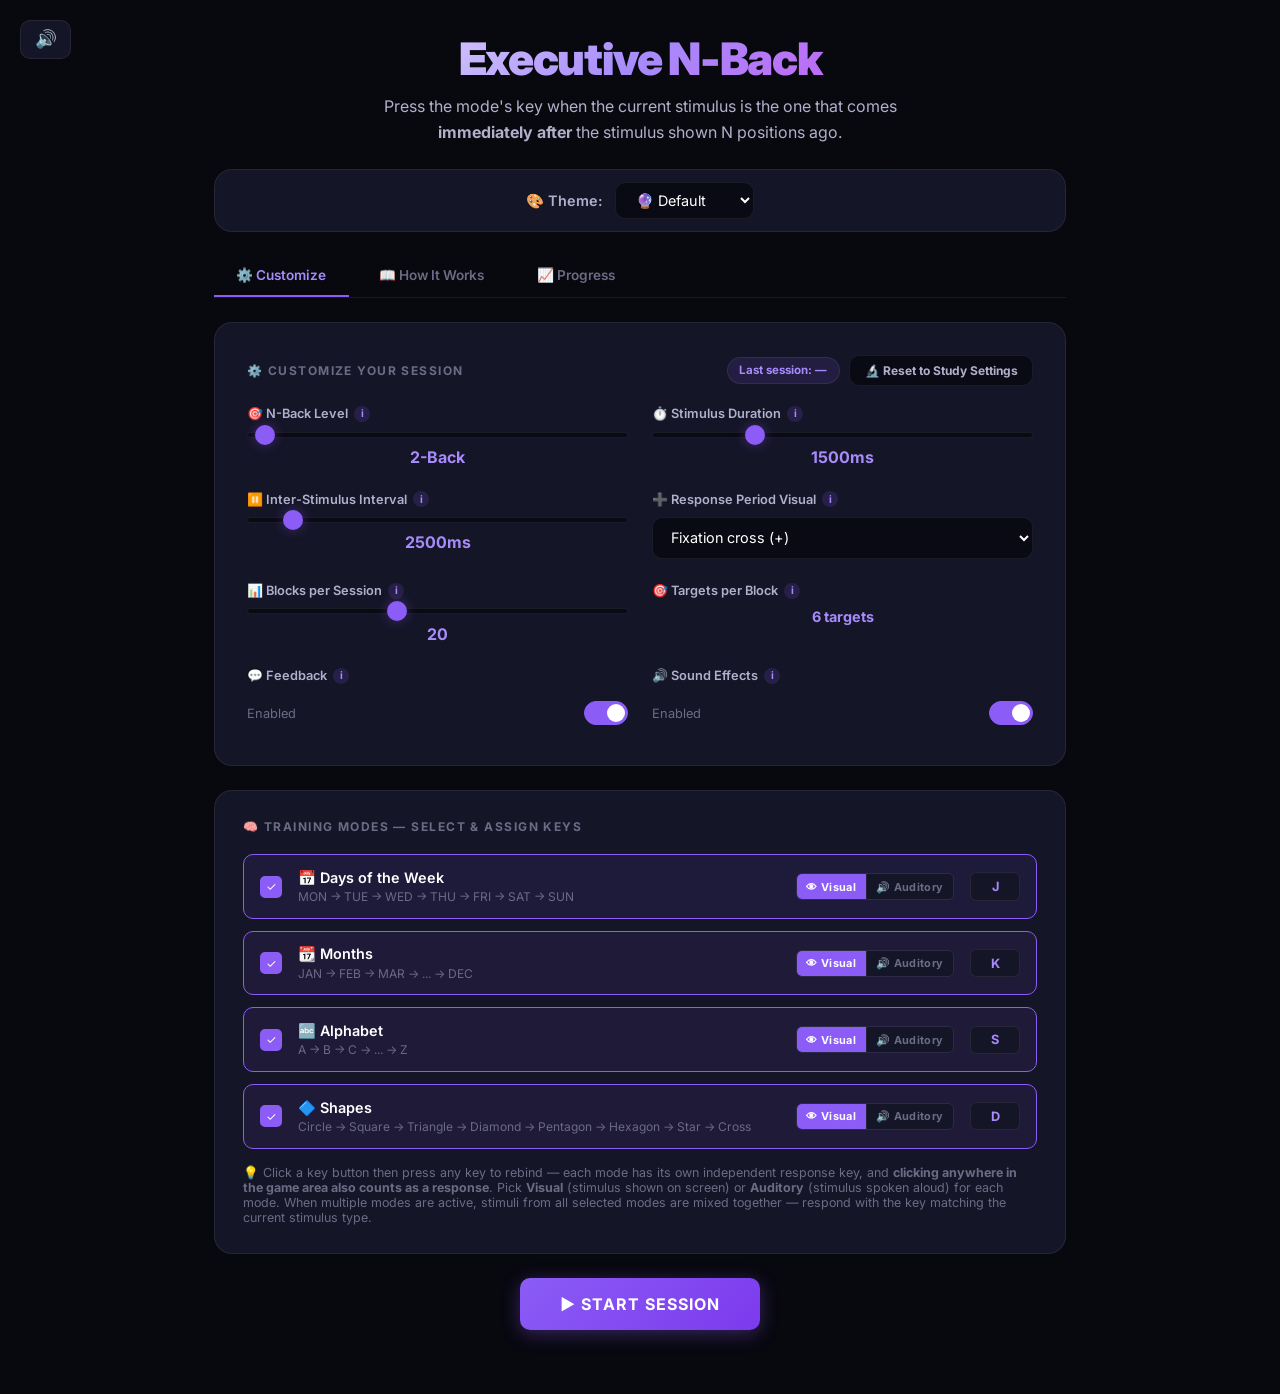
==== commit 9c72b886: "try" ====
--- a/index.html
+++ b/index.html
@@ -403,6 +403,42 @@
   50% { box-shadow: 0 0 0 6px transparent; }
 }
 
+/* Per-mode presentation: visual / auditory */
+.mode-pres {
+  display: flex; flex-shrink: 0;
+  border: 1px solid var(--border); border-radius: var(--radius-xs); overflow: hidden;
+}
+.mode-pres .pres-btn {
+  padding: 0.35rem 0.6rem; background: var(--bg-card); border: none; cursor: pointer;
+  color: var(--text-muted); font-family: inherit; font-size: 0.68rem; font-weight: 700;
+  letter-spacing: 0.03em; white-space: nowrap; transition: all var(--transition);
+}
+.mode-pres .pres-btn + .pres-btn { border-left: 1px solid var(--border); }
+.mode-pres .pres-btn:hover { color: var(--text-primary); background: var(--bg-input); }
+.mode-pres .pres-btn.active { background: var(--accent); color: #fff; }
+
+/* Panel headers (title + badge/buttons) */
+.settings-header {
+  display: flex; align-items: center; justify-content: space-between;
+  gap: 0.75rem; flex-wrap: wrap; margin-bottom: 1.25rem;
+}
+.settings-header .card-title { margin-bottom: 0; }
+.settings-header-actions { display: flex; align-items: center; gap: 0.6rem; flex-wrap: wrap; }
+.last-session-badge {
+  font-size: 0.72rem; font-weight: 700; color: var(--accent-light);
+  background: rgba(139, 92, 246, 0.12); border: 1px solid var(--border);
+  padding: 0.35rem 0.7rem; border-radius: 999px; white-space: nowrap;
+}
+.btn-outline {
+  padding: 0.45rem 0.9rem; font-size: 0.75rem; font-weight: 700;
+  border-radius: var(--radius-sm); border: 1px solid var(--border);
+  background: var(--bg-input); color: var(--text-secondary);
+  cursor: pointer; font-family: inherit; transition: all var(--transition); white-space: nowrap;
+}
+.btn-outline:hover { border-color: var(--accent); color: var(--accent-light); }
+.btn-outline.danger:hover { border-color: var(--error, #ef4444); color: var(--error, #ef4444); }
+.btn-outline.confirmed { border-color: var(--success, #10b981); color: var(--success, #10b981); }
+
 /* ============ EXPLAINER ============ */
 .explainer-content { line-height: 1.8; color: var(--text-secondary); font-size: 0.92rem; }
 .explainer-content h3 {
@@ -677,7 +713,13 @@
   <!-- ============ SETTINGS TAB ============ -->
   <div class="tab-content active" id="tab-settings">
     <div class="card settings-panel">
-      <div class="card-title">⚙️ Customize Your Session</div>
+      <div class="settings-header">
+        <div class="card-title" style="margin-bottom:0">⚙️ Customize Your Session</div>
+        <div class="settings-header-actions">
+          <span class="last-session-badge" id="lastSessionBadge" title="Your N-level after completing your last full session">Last session: —</span>
+          <button class="btn-outline" id="resetStudyBtn" title="Restore every setting to the standard protocol used in the study">🔬 Reset to Study Settings</button>
+        </div>
+      </div>
       <div class="settings-grid">
         <div class="setting-group">
           <label>🎯 N-Back Level <span class="info-icon">i<span class="info-tooltip">The number of positions back to compare against. Higher N = harder. Starts at 2 and adapts based on performance.</span></span></label>
@@ -743,6 +785,10 @@
             <div class="mode-name">📅 Days of the Week</div>
             <div class="mode-desc">MON → TUE → WED → THU → FRI → SAT → SUN</div>
           </div>
+          <div class="mode-pres" data-mode="days" title="Visual: shown on screen. Auditory: spoken aloud instead.">
+            <button type="button" class="pres-btn active" data-mode="days" data-pres="visual">👁 Visual</button>
+            <button type="button" class="pres-btn" data-mode="days" data-pres="auditory">🔊 Auditory</button>
+          </div>
           <button class="mode-key" data-mode="days">J</button>
         </div>
         <div class="mode-item active" data-mode="months">
@@ -751,6 +797,10 @@
             <div class="mode-name">📆 Months</div>
             <div class="mode-desc">JAN → FEB → MAR → ... → DEC</div>
           </div>
+          <div class="mode-pres" data-mode="months" title="Visual: shown on screen. Auditory: spoken aloud instead.">
+            <button type="button" class="pres-btn active" data-mode="months" data-pres="visual">👁 Visual</button>
+            <button type="button" class="pres-btn" data-mode="months" data-pres="auditory">🔊 Auditory</button>
+          </div>
           <button class="mode-key" data-mode="months">K</button>
         </div>
         <div class="mode-item active" data-mode="alphabet">
@@ -759,7 +809,11 @@
             <div class="mode-name">🔤 Alphabet</div>
             <div class="mode-desc">A → B → C → ... → Z</div>
           </div>
-          <button class="mode-key" data-mode="alphabet">L</button>
+          <div class="mode-pres" data-mode="alphabet" title="Visual: shown on screen. Auditory: spoken aloud instead.">
+            <button type="button" class="pres-btn active" data-mode="alphabet" data-pres="visual">👁 Visual</button>
+            <button type="button" class="pres-btn" data-mode="alphabet" data-pres="auditory">🔊 Auditory</button>
+          </div>
+          <button class="mode-key" data-mode="alphabet">S</button>
         </div>
         <div class="mode-item active" data-mode="shapes">
           <div class="mode-check">✓</div>
@@ -767,11 +821,15 @@
             <div class="mode-name">🔷 Shapes</div>
             <div class="mode-desc">Circle → Square → Triangle → Diamond → Pentagon → Hexagon → Star → Cross</div>
           </div>
-          <button class="mode-key" data-mode="shapes">;</button>
+          <div class="mode-pres" data-mode="shapes" title="Visual: shown on screen. Auditory: spoken aloud instead.">
+            <button type="button" class="pres-btn active" data-mode="shapes" data-pres="visual">👁 Visual</button>
+            <button type="button" class="pres-btn" data-mode="shapes" data-pres="auditory">🔊 Auditory</button>
+          </div>
+          <button class="mode-key" data-mode="shapes">D</button>
         </div>
       </div>
       <p style="margin-top:1rem;font-size:0.78rem;color:var(--text-muted)">
-        💡 Click a key button then press any key to rebind. Each mode has its own independent response key. When multiple modes are active, stimuli from all selected modes are mixed together — press the key matching the current stimulus type.
+        💡 Click a key button then press any key to rebind — each mode has its own independent response key, and <strong>clicking anywhere in the game area also counts as a response</strong>. Pick <strong>Visual</strong> (stimulus shown on screen) or <strong>Auditory</strong> (stimulus spoken aloud) for each mode. When multiple modes are active, stimuli from all selected modes are mixed together — respond with the key matching the current stimulus type.
       </p>
     </div>
 
@@ -874,7 +932,10 @@
   <!-- ============ PROGRESS TAB ============ -->
   <div class="tab-content" id="tab-progress">
     <div class="card telemetry-panel">
-      <div class="card-title">📈 Your Progress</div>
+      <div class="settings-header">
+        <div class="card-title" style="margin-bottom:0">📈 Your Progress</div>
+        <button class="btn-outline danger" id="clearDataBtn" title="Delete your session history, block-score chart and all progress stats">🗑️ Clear Progress Data</button>
+      </div>
       <div class="telemetry-grid">
         <div class="telemetry-stat"><div class="value" id="telSessions">0</div><div class="label">Sessions</div></div>
         <div class="telemetry-stat"><div class="value" id="telBlocks">0</div><div class="label">Blocks</div></div>
@@ -1105,6 +1166,10 @@
   }
   getRecentScores() { return this.data.recentScores.slice(-20); }
   getSessionHistory() { return this.data.sessions.slice(-10).reverse(); }
+  clearAll() {
+    this.data = { sessions: [], totalBlocks: 0, totalTrials: 0, totalCorrect: 0, totalTimeMs: 0, bestN: 0, bestStreak: 0, recentScores: [] };
+    this.save();
+  }
 }
 const telemetry = new Telemetry();
 
@@ -1114,16 +1179,18 @@
   responseVisual: 'cross', responseImageURL: '',
   blocksPerSession: 20, targetsPerBlock: 6,
   activeModes: ['days', 'months', 'alphabet', 'shapes'],
-  modeKeys: { days: 'j', months: 'k', alphabet: 'l', shapes: ';' },
+  modeKeys: { days: 'j', months: 'k', alphabet: 's', shapes: 'd' },
+  modePresentation: { days: 'visual', months: 'visual', alphabet: 'visual', shapes: 'visual' },
+  lastSessionN: null,
   feedbackEnabled: true,
   theme: 'default',
-  sessionStartN: 2,
   isRunning: false, isPaused: false, blockNumber: 0, sessionStartTime: 0,
   sequence: [], currentIndex: 0, scoredCount: 0, blockScore: 0, blockCorrectRejections: 0,
   blockTargetsSeen: 0,
   totalScore: 0, totalTrials: 0, totalCorrect: 0, blockScores: [],
   bestStreak: 0, currentStreak: 0,
-  timer: null, isiTimer: null, respTimer: null, canRespond: false, responded: false, isTarget: false, currentMode: null
+  timer: null, isiTimer: null, respTimer: null, introTimer: null, blockEndTimer: null, pendingNext: null,
+  canRespond: false, responded: false, isTarget: false, currentMode: null
 };
 
 // ============ DOM ELEMENTS ============
@@ -1154,6 +1221,9 @@
   telStreak: document.getElementById('telStreak'), telTime: document.getElementById('telTime'),
   performanceChart: document.getElementById('performanceChart'), historyList: document.getElementById('historyList'),
   soundToggle: document.getElementById('soundToggle'),
+  lastSessionBadge: document.getElementById('lastSessionBadge'),
+  resetStudyBtn: document.getElementById('resetStudyBtn'),
+  clearDataBtn: document.getElementById('clearDataBtn'),
   comboDisplay: document.getElementById('comboDisplay'), comboValue: document.getElementById('comboValue'),
   nbackIndicator: document.getElementById('nbackIndicator'),
   nbackIndicatorValue: document.getElementById('nbackIndicatorValue')
@@ -1248,6 +1318,28 @@
   }
 }
 
+// ============ AUDITORY PRESENTATION ============
+const SPEECH_TEXT = {
+  MON: 'Monday', TUE: 'Tuesday', WED: 'Wednesday', THU: 'Thursday', FRI: 'Friday', SAT: 'Saturday', SUN: 'Sunday',
+  JAN: 'January', FEB: 'February', MAR: 'March', APR: 'April', MAY: 'May', JUN: 'June',
+  JUL: 'July', AUG: 'August', SEP: 'September', OCT: 'October', NOV: 'November', DEC: 'December'
+};
+
+function speakStimulus(item) {
+  if (!('speechSynthesis' in window)) return;
+  try {
+    const text = (item && typeof item === 'object') ? item.name : (SPEECH_TEXT[item] || String(item));
+    window.speechSynthesis.cancel();
+    const u = new SpeechSynthesisUtterance(String(text));
+    u.rate = 0.95; u.pitch = 1; u.lang = 'en-US';
+    window.speechSynthesis.speak(u);
+  } catch (e) {}
+}
+
+function stopSpeech() {
+  try { if ('speechSynthesis' in window) window.speechSynthesis.cancel(); } catch (e) {}
+}
+
 function updateProgressRing(progress) {
   const c = 2 * Math.PI * 100;
   els.progressCircle.style.strokeDashoffset = c * (1 - progress);
@@ -1333,7 +1425,7 @@
 // ============ SETTINGS PERSISTENCE ============
 function saveSettings() {
   const settings = {
-    v: 2,
+    v: 3,
     nLevel: state.nLevel,
     stimulusDuration: state.stimulusDuration,
     isiDuration: state.isiDuration,
@@ -1343,6 +1435,8 @@
     targetsPerBlock: state.targetsPerBlock,
     activeModes: state.activeModes,
     modeKeys: state.modeKeys,
+    modePresentation: state.modePresentation,
+    lastSessionN: state.lastSessionN,
     feedbackEnabled: state.feedbackEnabled,
     soundEnabled: audio.enabled,
     theme: state.theme
@@ -1367,6 +1461,11 @@
     if (s.targetsPerBlock) state.targetsPerBlock = s.targetsPerBlock;
     if (s.activeModes && s.activeModes.length > 0) state.activeModes = s.activeModes;
     if (s.modeKeys) state.modeKeys = { ...state.modeKeys, ...s.modeKeys };
+    // v3: standard response keys are now Alphabet = S and Shapes = D —
+    // adopt them when loading settings saved before that change
+    if (!s.v || s.v < 3) { state.modeKeys.alphabet = 's'; state.modeKeys.shapes = 'd'; }
+    if (s.modePresentation) state.modePresentation = { ...state.modePresentation, ...s.modePresentation };
+    if (s.lastSessionN !== undefined) state.lastSessionN = s.lastSessionN;
     if (s.feedbackEnabled !== undefined) state.feedbackEnabled = s.feedbackEnabled;
     if (s.soundEnabled !== undefined) audio.enabled = s.soundEnabled;
     if (s.theme) state.theme = s.theme;
@@ -1401,16 +1500,34 @@
     const keyBtn = item.querySelector('.mode-key');
     if (keyBtn) keyBtn.textContent = (state.modeKeys[mode] || '').toUpperCase();
   });
+  updatePresentationUI();
+  updateLastSessionBadge();
+}
+
+function updatePresentationUI() {
+  document.querySelectorAll('.mode-pres').forEach(group => {
+    const current = state.modePresentation[group.dataset.mode] || 'visual';
+    group.querySelectorAll('.pres-btn').forEach(b => b.classList.toggle('active', b.dataset.pres === current));
+  });
+}
+
+function updateLastSessionBadge() {
+  els.lastSessionBadge.textContent = state.lastSessionN
+    ? `Last session: ${state.lastSessionN}-Back`
+    : 'Last session: —';
 }
 
 // ============ GAME FLOW ============
 function startSession() {
   audio.init(); audio.playStart();
+  // Cancel any timers left over from a previous/aborted session
+  clearTimeout(state.timer); clearTimeout(state.isiTimer); clearTimeout(state.respTimer);
+  clearTimeout(state.introTimer); clearTimeout(state.blockEndTimer);
+  state.pendingNext = null;
   state.isRunning = true; state.isPaused = false;
   state.blockNumber = 0; state.totalScore = 0; state.totalTrials = 0; state.totalCorrect = 0;
   state.blockScores = []; state.currentStreak = 0; state.bestStreak = 0;
   state.sessionStartTime = Date.now();
-  state.sessionStartN = state.nLevel; // Record starting N-level
   els.mainMenu.classList.add('hidden'); els.summaryCard.classList.add('hidden');
   els.gameArea.classList.remove('hidden');
   els.pauseBtn.classList.remove('hidden'); els.quitBtn.classList.remove('hidden');
@@ -1427,7 +1544,8 @@
   state.blockTargetsSeen = 0;
   updateStats(); updateRuleInfo();
   showFeedback(`Block ${state.blockNumber} — ${state.nLevel}-Back`, 'correct');
-  setTimeout(() => { if (state.isRunning && !state.isPaused) presentNext(); }, 1200);
+  state.pendingNext = 'trial';
+  state.introTimer = setTimeout(() => { state.pendingNext = null; if (state.isRunning && !state.isPaused) presentNext(); }, 1200);
 }
 
 // ============ RESPONSE-PERIOD VISUAL ============
@@ -1466,7 +1584,14 @@
   state.isTarget = !isWarmUp && isCurrentTarget(state.sequence, state.currentIndex, state.nLevel);
   if (state.isTarget) state.blockTargetsSeen++;
   state.responded = false; state.canRespond = true;
-  renderStimulus(item);
+  // Visual mode: show the stimulus. Auditory mode: speak it aloud instead of showing it.
+  stopSpeech();
+  if ((state.modePresentation[state.currentMode] || 'visual') === 'auditory') {
+    els.stimulus.innerHTML = '';
+    speakStimulus(item);
+  } else {
+    renderStimulus(item);
+  }
   els.stimulus.classList.add('active');
   hideResponseVisual();
   updateProgressRing(state.currentIndex / state.sequence.length);
@@ -1542,12 +1667,16 @@
     setTimeout(() => els.nbackIndicator.classList.remove('level-up', 'level-down'), 2000);
   }
   updateStats();
-  setTimeout(() => { if (state.isRunning) nextBlock(); }, 1500);
+  state.pendingNext = 'block';
+  state.blockEndTimer = setTimeout(() => { state.pendingNext = null; if (state.isRunning) nextBlock(); }, 1500);
 }
 
 function endSession() {
   state.isRunning = false;
-  clearTimeout(state.timer); clearTimeout(state.isiTimer); clearTimeout(state.respTimer); hideResponseVisual();
+  clearTimeout(state.timer); clearTimeout(state.isiTimer); clearTimeout(state.respTimer);
+  clearTimeout(state.introTimer); clearTimeout(state.blockEndTimer);
+  state.pendingNext = null;
+  hideResponseVisual(); stopSpeech();
   const duration = Date.now() - state.sessionStartTime;
   const finalAcc = state.totalTrials > 0 ? Math.round((state.totalCorrect / state.totalTrials) * 100) : 0;
   telemetry.recordSession({
@@ -1555,8 +1684,10 @@
     totalCorrect: state.totalCorrect, finalN: state.nLevel, bestStreak: state.bestStreak,
     blockScores: state.blockScores, durationMs: duration, modes: [...state.activeModes]
   });
-  // Session completed — keep the final achieved N-level for next session
+  // Session COMPLETED — record the final N-level shown on the main page
+  state.lastSessionN = state.nLevel;
   saveSettings();
+  updateLastSessionBadge();
   els.gameArea.classList.add('hidden'); els.summaryCard.classList.remove('hidden');
   els.pauseBtn.classList.add('hidden'); els.quitBtn.classList.add('hidden');
   els.finalN.textContent = state.nLevel; els.finalScore.textContent = state.totalScore; els.finalAccuracy.textContent = `${finalAcc}%`;
@@ -1566,15 +1697,27 @@
 function togglePause() {
   if (!state.isRunning) return;
   state.isPaused = !state.isPaused;
-  if (state.isPaused) { clearTimeout(state.timer); clearTimeout(state.isiTimer); clearTimeout(state.respTimer); els.stimulus.classList.remove('active'); hideResponseVisual(); els.pauseBtn.textContent = 'Resume'; }
-  else { els.pauseBtn.textContent = 'Pause'; presentNext(); }
+  if (state.isPaused) {
+    clearTimeout(state.timer); clearTimeout(state.isiTimer); clearTimeout(state.respTimer);
+    clearTimeout(state.introTimer); clearTimeout(state.blockEndTimer);
+    els.stimulus.classList.remove('active'); hideResponseVisual(); stopSpeech(); els.pauseBtn.textContent = 'Resume';
+  } else {
+    els.pauseBtn.textContent = 'Pause';
+    // Resume whatever the session was waiting for: the next block, or the next trial
+    if (state.pendingNext === 'block') { state.pendingNext = null; nextBlock(); }
+    else { state.pendingNext = null; presentNext(); }
+  }
 }
 
 function quitToMenu() {
   state.isRunning = false; state.isPaused = false;
-  clearTimeout(state.timer); clearTimeout(state.isiTimer); clearTimeout(state.respTimer); hideResponseVisual();
-  // Session NOT completed — restore the N-level from before this session started
-  state.nLevel = state.sessionStartN;
+  clearTimeout(state.timer); clearTimeout(state.isiTimer); clearTimeout(state.respTimer);
+  clearTimeout(state.introTimer); clearTimeout(state.blockEndTimer);
+  state.pendingNext = null;
+  hideResponseVisual(); stopSpeech();
+  // Exiting before the session's target block count is reached: the N-level
+  // stays exactly where it is (no revert). The "Last session" badge only
+  // updates when a session is actually completed.
   saveSettings();
   applySettingsToUI();
   els.gameArea.classList.add('hidden'); els.summaryCard.classList.add('hidden');
@@ -1594,10 +1737,14 @@
   if (scores.length > 0) {
     const max = Math.max(...scores, 20);
     els.performanceChart.innerHTML = scores.map(s => `<div class="chart-bar" style="height:${Math.max(4, (s / max) * 100)}%" data-value="${s}"></div>`).join('');
+  } else {
+    els.performanceChart.innerHTML = '<div style="color:var(--text-muted);font-size:0.8rem;padding:1rem">Complete a session to see your progress</div>';
   }
   const history = telemetry.getSessionHistory();
   if (history.length > 0) {
     els.historyList.innerHTML = `<table class="history-table"><thead><tr><th>Date</th><th>N</th><th>Score</th><th>Acc</th><th>Streak</th></tr></thead><tbody>${history.map(s => { const d = new Date(s.date); const a = s.totalTrials > 0 ? Math.round((s.totalCorrect / s.totalTrials) * 100) : 0; return `<tr><td>${d.toLocaleDateString()} ${d.toLocaleTimeString([], {hour:'2-digit',minute:'2-digit'})}</td><td>${s.finalN}</td><td class="${a>=70?'good':a<50?'bad':''}">${s.totalCorrect}/${s.totalTrials}</td><td>${a}%</td><td>${s.bestStreak}</td></tr>`; }).join('')}</tbody></table>`;
+  } else {
+    els.historyList.innerHTML = '<div style="color:var(--text-muted);font-size:0.8rem;padding:0.5rem">No sessions yet</div>';
   }
 }
 
@@ -1694,6 +1841,79 @@
   }
 }
 
+// Per-mode presentation: visual (shown) vs auditory (spoken aloud)
+document.querySelectorAll('.pres-btn').forEach(btn => {
+  btn.addEventListener('click', e => {
+    e.stopPropagation(); // don't also toggle the mode's active state
+    state.modePresentation[btn.dataset.mode] = btn.dataset.pres;
+    updatePresentationUI();
+    saveSettings();
+  });
+});
+
+// Clicking in the game area counts as a response too (not only the mode keys)
+els.gameArea.addEventListener('click', e => {
+  if (!state.isRunning || state.isPaused) return;
+  if (e.target.closest('button')) return; // leave pause/quit controls alone
+  if (!state.currentMode) return;
+  const alreadyResponded = state.responded;
+  handleResponse(state.currentMode);
+  if (state.responded && !alreadyResponded) flashKeyPress(state.currentMode);
+});
+
+// Reset every setting to the standard study protocol
+els.resetStudyBtn.addEventListener('click', () => {
+  const ok = confirm(
+    'Reset all settings to the standard study settings?\n\n' +
+    '• N-Back level: 1 (where the study began)\n' +
+    '• 20 blocks per session — 6 targets per block\n' +
+    '• Stimulus 500 ms — response symbol 2,500 ms\n' +
+    '• Fixation cross — feedback & sound enabled\n' +
+    '• Only the first mode (Days) active, Visual presentation\n' +
+    '• Standard response keys: J · K · S · D\n\n' +
+    'Theme and progress data are kept.'
+  );
+  if (!ok) return;
+  state.nLevel = 1;
+  state.stimulusDuration = 500;
+  state.isiDuration = 2500;
+  state.blocksPerSession = 20;
+  state.targetsPerBlock = 6;
+  state.responseVisual = 'cross';
+  state.responseImageURL = '';
+  state.feedbackEnabled = true;
+  audio.enabled = true;
+  state.activeModes = ['days'];
+  state.modePresentation = { days: 'visual', months: 'visual', alphabet: 'visual', shapes: 'visual' };
+  state.modeKeys = { days: 'j', months: 'k', alphabet: 's', shapes: 'd' };
+  saveSettings();
+  applySettingsToUI();
+  updateRuleInfo();
+  els.resetStudyBtn.textContent = '✅ Reset!';
+  els.resetStudyBtn.classList.add('confirmed');
+  setTimeout(() => {
+    els.resetStudyBtn.textContent = '🔬 Reset to Study Settings';
+    els.resetStudyBtn.classList.remove('confirmed');
+  }, 1500);
+});
+
+// Clear everything shown in the progress chart
+els.clearDataBtn.addEventListener('click', () => {
+  const ok = confirm(
+    'Clear your progress data?\n\n' +
+    'This permanently deletes the session history, the block-score chart and every progress stat. Your settings are kept.'
+  );
+  if (!ok) return;
+  telemetry.clearAll();
+  refreshTelemetry();
+  els.clearDataBtn.textContent = '✅ Cleared';
+  els.clearDataBtn.classList.add('confirmed');
+  setTimeout(() => {
+    els.clearDataBtn.textContent = '🗑️ Clear Progress Data';
+    els.clearDataBtn.classList.remove('confirmed');
+  }, 1500);
+});
+
 els.startBtn.addEventListener('click', startSession);
 els.pauseBtn.addEventListener('click', togglePause);
 els.quitBtn.addEventListener('click', quitToMenu);
